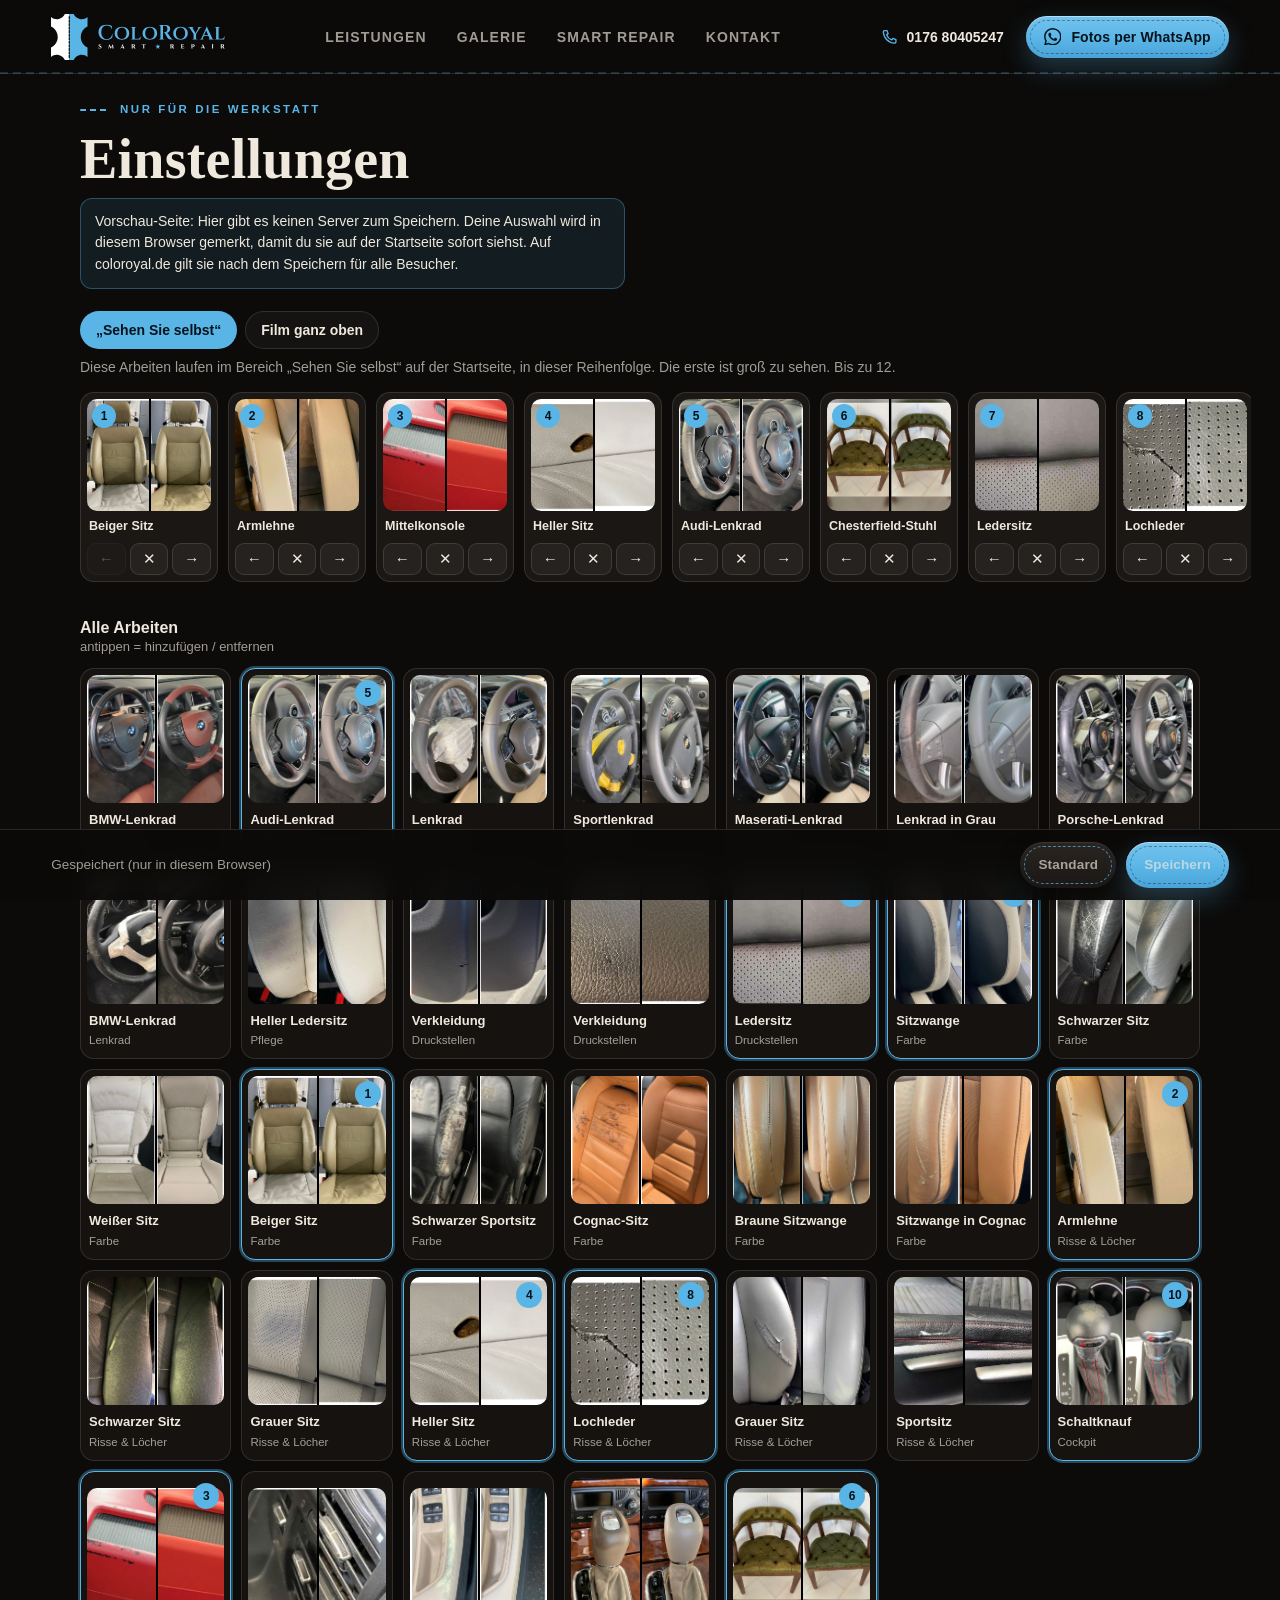
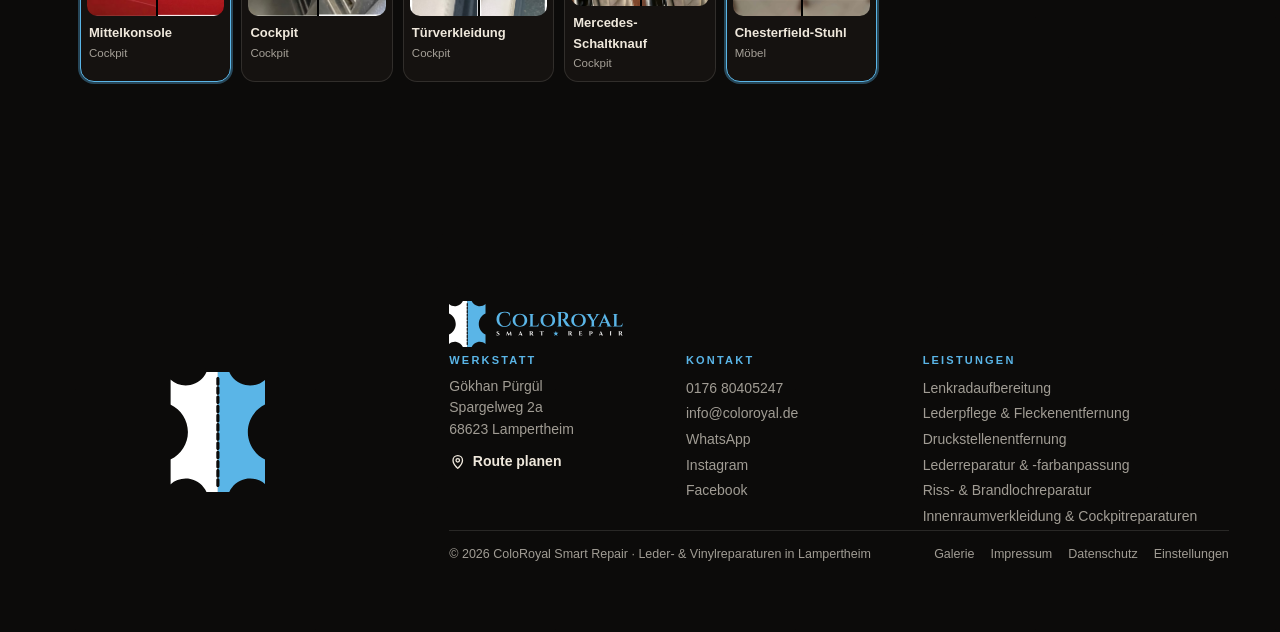
==== einstellungen/index.html @ 7110e126 "Vorschau 2026-10-24 10:49" ====
<!doctype html>
<html lang="de">
<head>
<meta charset="utf-8">
<meta name="viewport" content="width=device-width, initial-scale=1, viewport-fit=cover">
<title>Einstellungen – ColoRoyal</title>
<meta name="description" content="Einstellungen der Website.">
<meta name="robots" content="noindex, nofollow">
<link rel="canonical" href="https://www.coloroyal.de/einstellungen/index.html">
<meta property="og:type" content="website">
<meta property="og:site_name" content="ColoRoyal Smart Repair">
<meta property="og:title" content="Einstellungen – ColoRoyal">
<meta property="og:description" content="Einstellungen der Website.">
<meta property="og:image" content="https://www.coloroyal.de/assets/img/og.jpg">
<meta property="og:locale" content="de_DE">
<meta name="theme-color" content="#0b0a09">
<link rel="icon" href="../assets/img/logo/favicon.svg" type="image/svg+xml">
<link rel="apple-touch-icon" href="../assets/img/logo/apple-touch-icon.png">
<link rel="preload" href="../assets/fonts/Cinzel-normal-latin.woff2" as="font" type="font/woff2" crossorigin>
<link rel="preload" href="../assets/fonts/AlbertSans-normal-latin.woff2" as="font" type="font/woff2" crossorigin>
<link rel="stylesheet" href="../assets/fonts/fonts.css">
<link rel="stylesheet" href="../assets/css/site.css">
<script type="importmap">{"imports": {"three": "../vendor/three/build/three.module.min.js", "three/addons/": "../vendor/three/addons/"}}</script>

</head>
<body class="s-einst" data-base="../">
<a class="sprung" href="#inhalt">Zum Inhalt</a>
<header class="kopf" id="kopf">
  <a class="kopf-logo" href="../index.html" aria-label="ColoRoyal Smart Repair – zur Startseite"><img src="../assets/img/logo/logo-quer-dunkel.svg" alt="ColoRoyal Smart Repair" width="183" height="48"></a>
  <nav class="kopf-nav" aria-label="Hauptmenü"><a href="../leistungen.html">Leistungen</a><a href="../galerie.html">Galerie</a><a href="../index.html#smart-repair">Smart Repair</a><a href="../kontakt.html">Kontakt</a></nav>
  <a class="kopf-tel" href="tel:+4917680405247"><svg class="ico" viewBox="0 0 24 24" aria-hidden="true" fill="none" stroke="currentColor" stroke-width="1.8" stroke-linecap="round" stroke-linejoin="round"><path d="M5 3.5h3.2l1.6 4.2-2.1 1.4a11.5 11.5 0 0 0 7.2 7.2l1.4-2.1 4.2 1.6V19a1.8 1.8 0 0 1-1.9 1.8C10.2 20.3 3.7 13.8 3.2 5.4A1.8 1.8 0 0 1 5 3.5z"/></svg><span>0176 80405247</span></a>
  <a class="knopf knopf-blau knopf-s js-wa" href="https://wa.me/4917680405247?text=Hallo%20ColoRoyal%2C%20ich%20h%C3%A4tte%20gerne%20eine%20Einsch%C3%A4tzung%20zu%20einem%20Lederschaden.%20Fotos%20schicke%20ich%20mit." target="_blank" rel="noopener"><svg class="ico" viewBox="0 0 24 24" aria-hidden="true"><path fill="currentColor" d="M17.47 14.38c-.3-.15-1.76-.87-2.03-.97-.27-.1-.47-.15-.67.15-.2.3-.77.97-.94 1.16-.17.2-.35.22-.64.08-.3-.15-1.26-.46-2.39-1.48-.88-.79-1.48-1.76-1.65-2.06-.17-.3-.02-.46.13-.6.13-.14.3-.35.45-.52.15-.17.2-.3.3-.5.1-.2.05-.37-.03-.52-.07-.15-.67-1.61-.92-2.2-.24-.58-.49-.5-.67-.51h-.57c-.2 0-.52.07-.8.37-.27.3-1.04 1.02-1.04 2.48s1.07 2.88 1.21 3.07c.15.2 2.1 3.2 5.08 4.49.71.31 1.26.49 1.7.63.71.22 1.36.19 1.87.12.57-.09 1.76-.72 2-1.41.25-.7.25-1.29.18-1.41-.08-.13-.27-.2-.57-.35m-5.42 7.4h-.01a9.87 9.87 0 0 1-5.03-1.38l-.36-.21-3.74.98 1-3.65-.24-.37a9.86 9.86 0 0 1-1.51-5.26c0-5.45 4.44-9.88 9.89-9.88 2.64 0 5.12 1.03 6.99 2.9a9.83 9.83 0 0 1 2.89 6.99c0 5.45-4.44 9.88-9.88 9.88m8.41-18.3A11.82 11.82 0 0 0 12.05 0C5.5 0 .16 5.34.16 11.89c0 2.1.55 4.14 1.59 5.95L.06 24l6.3-1.65a11.88 11.88 0 0 0 5.68 1.45h.01c6.55 0 11.89-5.34 11.89-11.89 0-3.18-1.24-6.17-3.48-8.41z"/></svg><span>Fotos per WhatsApp</span></a>
  <button class="kopf-menue" id="menueKnopf" aria-label="Menü öffnen" aria-expanded="false" aria-controls="menue"><i></i><i></i></button>
</header>
<div class="menue" id="menue" hidden>
  <nav class="menue-haupt" aria-label="Menü">
    <a href="../index.html">Start</a><a href="../leistungen.html">Leistungen</a><a href="../galerie.html">Galerie</a><a href="../kontakt.html">Kontakt</a>
  </nav>
  <div class="menue-l"><a href="../leistungen/lenkradaufbereitung.html"><i style="--c:#1d1c1e"></i>Lenkradaufbereitung</a><a href="../leistungen/lederpflege-fleckenentfernung.html"><i style="--c:#d8c9ae"></i>Lederpflege &amp; Fleckenentfernung</a><a href="../leistungen/druckstellenentfernung.html"><i style="--c:#77797c"></i>Druckstellenentfernung</a><a href="../leistungen/lederfarbauffrischung-anpassung.html"><i style="--c:#9c5428"></i>Lederreparatur &amp; -farbanpassung</a><a href="../leistungen/riss-brandlochreparatur.html"><i style="--c:#5a1a22"></i>Riss- &amp; Brandlochreparatur</a><a href="../leistungen/innenraumverkleidung-cockpitreparaturen.html"><i style="--c:#2c6c9e"></i>Innenraumverkleidung &amp; Cockpitreparaturen</a></div>
  <div class="menue-kontakt">
    <a href="tel:+4917680405247"><svg class="ico" viewBox="0 0 24 24" aria-hidden="true" fill="none" stroke="currentColor" stroke-width="1.8" stroke-linecap="round" stroke-linejoin="round"><path d="M5 3.5h3.2l1.6 4.2-2.1 1.4a11.5 11.5 0 0 0 7.2 7.2l1.4-2.1 4.2 1.6V19a1.8 1.8 0 0 1-1.9 1.8C10.2 20.3 3.7 13.8 3.2 5.4A1.8 1.8 0 0 1 5 3.5z"/></svg> 0176 80405247</a>
    <a href="mailto:info@coloroyal.de"><svg class="ico" viewBox="0 0 24 24" aria-hidden="true" fill="none" stroke="currentColor" stroke-width="1.8" stroke-linecap="round" stroke-linejoin="round"><rect x="3" y="5" width="18" height="14" rx="2.5"/><path d="m4 7 8 6 8-6"/></svg> info@coloroyal.de</a>
    <a href="https://instagram.com/coloroyal.de" target="_blank" rel="noopener"><svg class="ico" viewBox="0 0 24 24" aria-hidden="true" fill="none" stroke="currentColor" stroke-width="1.9"><rect x="3" y="3" width="18" height="18" rx="5.2"/><circle cx="12" cy="12" r="4.1"/><circle cx="17.4" cy="6.6" r="1.1" fill="currentColor" stroke="none"/></svg> @coloroyal.de</a>
  </div>
</div>
<main id="inhalt">

<section class="einst dunkel korn">
  <div class="einst-in">
    <p class="kicker">Nur für die Werkstatt</p>
    <h1 class="disp">Einstellungen</h1>
    <p class="einst-hinweis" id="eHinweis">Lade …</p>
    <form class="einst-login genaeht" id="eLogin" hidden>
      <label class="feld"><span>Passwort</span><input type="password" name="pw" autocomplete="current-password" required></label>
      <button class="knopf knopf-blau" type="submit"><span>Anmelden</span></button>
      <p class="af-fehler" id="eLoginFehler"></p>
    </form>
    <div class="einst-bereich" id="eBereich" hidden>
      <div class="einst-tabs" role="tablist">
        <button type="button" class="chip an" data-liste="vorherNachher">„Sehen Sie selbst“</button>
        <button type="button" class="chip" data-liste="film">Film ganz oben</button>
      </div>
      <p class="einst-erkl" id="eErkl"></p>
      <ol class="einst-liste" id="eListe"></ol>
      <h2 class="einst-h2">Alle Arbeiten <small>antippen = hinzufügen / entfernen</small></h2>
      <div class="einst-alle" id="eAlle"></div>
    </div>
  </div>
  <div class="einst-speichern" id="eSpeichern" hidden>
    <span id="eStand">Keine Änderungen</span>
    <button type="button" class="knopf knopf-leder" id="eZuruecksetzen"><span>Standard</span></button>
    <button type="button" class="knopf knopf-blau" id="eSpeichernKnopf"><span>Speichern</span></button>
  </div>
</section>
</main>
<footer class="fuss dunkel korn" id="fuss">
  <div class="fuss-patch" aria-hidden="true"><canvas id="patch3d"></canvas><img class="patch-ersatz" src="../assets/img/logo/zeichen-dunkel.svg" alt=""></div>
  <div class="fuss-inhalt">
    <img class="fuss-logo" src="../assets/img/logo/logo-quer-dunkel.svg" alt="ColoRoyal Smart Repair" width="230" height="61" loading="lazy">
    <div class="fuss-spalten">
      <div><h3>Werkstatt</h3><p>Gökhan Pürgül<br>Spargelweg 2a<br>68623 Lampertheim</p><a class="fuss-route" href="https://www.google.com/maps/dir/?api=1&destination=Spargelweg+2a%2C+68623+Lampertheim" target="_blank" rel="noopener"><svg class="ico" viewBox="0 0 24 24" aria-hidden="true" fill="none" stroke="currentColor" stroke-width="1.8" stroke-linecap="round" stroke-linejoin="round"><path d="M12 21s-6.5-5.6-6.5-11a6.5 6.5 0 0 1 13 0c0 5.4-6.5 11-6.5 11z"/><circle cx="12" cy="10" r="2.4"/></svg> Route planen</a></div>
      <div><h3>Kontakt</h3><a href="tel:+4917680405247">0176 80405247</a><a href="mailto:info@coloroyal.de">info@coloroyal.de</a><a class="js-wa" href="https://wa.me/4917680405247?text=Hallo%20ColoRoyal%2C%20ich%20h%C3%A4tte%20gerne%20eine%20Einsch%C3%A4tzung%20zu%20einem%20Lederschaden.%20Fotos%20schicke%20ich%20mit." target="_blank" rel="noopener">WhatsApp</a><a href="https://instagram.com/coloroyal.de" target="_blank" rel="noopener">Instagram</a><a href="https://www.facebook.com/coloroyal/" target="_blank" rel="noopener">Facebook</a></div>
      <div class="fuss-l"><h3>Leistungen</h3><a href="../leistungen/lenkradaufbereitung.html">Lenkradaufbereitung</a><a href="../leistungen/lederpflege-fleckenentfernung.html">Lederpflege &amp; Fleckenentfernung</a><a href="../leistungen/druckstellenentfernung.html">Druckstellenentfernung</a><a href="../leistungen/lederfarbauffrischung-anpassung.html">Lederreparatur &amp; -farbanpassung</a><a href="../leistungen/riss-brandlochreparatur.html">Riss- &amp; Brandlochreparatur</a><a href="../leistungen/innenraumverkleidung-cockpitreparaturen.html">Innenraumverkleidung &amp; Cockpitreparaturen</a></div>
    </div>
    <div class="fuss-unten"><span>© 2026 ColoRoyal Smart Repair · Leder- &amp; Vinylreparaturen in Lampertheim</span><span><a href="../galerie.html">Galerie</a><a href="../impressum.html">Impressum</a><a href="../datenschutz.html">Datenschutz</a><a href="../einstellungen/" rel="nofollow">Einstellungen</a></span></div>
  </div>
</footer>
<nav class="leiste" aria-label="Schnellkontakt">
  <a href="tel:+4917680405247"><svg class="ico" viewBox="0 0 24 24" aria-hidden="true" fill="none" stroke="currentColor" stroke-width="1.8" stroke-linecap="round" stroke-linejoin="round"><path d="M5 3.5h3.2l1.6 4.2-2.1 1.4a11.5 11.5 0 0 0 7.2 7.2l1.4-2.1 4.2 1.6V19a1.8 1.8 0 0 1-1.9 1.8C10.2 20.3 3.7 13.8 3.2 5.4A1.8 1.8 0 0 1 5 3.5z"/></svg><span>Anrufen</span></a>
  <a class="l-wa js-wa" href="https://wa.me/4917680405247?text=Hallo%20ColoRoyal%2C%20ich%20h%C3%A4tte%20gerne%20eine%20Einsch%C3%A4tzung%20zu%20einem%20Lederschaden.%20Fotos%20schicke%20ich%20mit." target="_blank" rel="noopener"><svg class="ico" viewBox="0 0 24 24" aria-hidden="true"><path fill="currentColor" d="M17.47 14.38c-.3-.15-1.76-.87-2.03-.97-.27-.1-.47-.15-.67.15-.2.3-.77.97-.94 1.16-.17.2-.35.22-.64.08-.3-.15-1.26-.46-2.39-1.48-.88-.79-1.48-1.76-1.65-2.06-.17-.3-.02-.46.13-.6.13-.14.3-.35.45-.52.15-.17.2-.3.3-.5.1-.2.05-.37-.03-.52-.07-.15-.67-1.61-.92-2.2-.24-.58-.49-.5-.67-.51h-.57c-.2 0-.52.07-.8.37-.27.3-1.04 1.02-1.04 2.48s1.07 2.88 1.21 3.07c.15.2 2.1 3.2 5.08 4.49.71.31 1.26.49 1.7.63.71.22 1.36.19 1.87.12.57-.09 1.76-.72 2-1.41.25-.7.25-1.29.18-1.41-.08-.13-.27-.2-.57-.35m-5.42 7.4h-.01a9.87 9.87 0 0 1-5.03-1.38l-.36-.21-3.74.98 1-3.65-.24-.37a9.86 9.86 0 0 1-1.51-5.26c0-5.45 4.44-9.88 9.89-9.88 2.64 0 5.12 1.03 6.99 2.9a9.83 9.83 0 0 1 2.89 6.99c0 5.45-4.44 9.88-9.88 9.88m8.41-18.3A11.82 11.82 0 0 0 12.05 0C5.5 0 .16 5.34.16 11.89c0 2.1.55 4.14 1.59 5.95L.06 24l6.3-1.65a11.88 11.88 0 0 0 5.68 1.45h.01c6.55 0 11.89-5.34 11.89-11.89 0-3.18-1.24-6.17-3.48-8.41z"/></svg><span>Fotos per WhatsApp</span></a>
  <a href="../kontakt.html"><svg class="ico" viewBox="0 0 24 24" aria-hidden="true" fill="none" stroke="currentColor" stroke-width="1.8" stroke-linecap="round" stroke-linejoin="round"><rect x="3" y="5" width="18" height="14" rx="2.5"/><path d="m4 7 8 6 8-6"/></svg><span>Anfrage</span></a>
</nav>
<script type="module" src="../assets/js/site.js"></script>
<script type="module" src="../assets/js/einstellungen.js"></script>
</body>
</html>
---- assets/fonts/fonts.css ----
@font-face {
  font-family: 'Albert Sans';
  font-style: italic;
  font-weight: 400 600;
  font-display: swap;
  src: url(AlbertSans-italic-latin-ext.woff2) format('woff2');
  unicode-range: U+0100-02BA, U+02BD-02C5, U+02C7-02CC, U+02CE-02D7, U+02DD-02FF, U+0304, U+0308, U+0329, U+1D00-1DBF, U+1E00-1E9F, U+1EF2-1EFF, U+2020, U+20A0-20AB, U+20AD-20C4, U+2113, U+2C60-2C7F, U+A720-A7FF;
}
@font-face {
  font-family: 'Albert Sans';
  font-style: italic;
  font-weight: 400 600;
  font-display: swap;
  src: url(AlbertSans-italic-latin.woff2) format('woff2');
  unicode-range: U+0000-00FF, U+0131, U+0152-0153, U+02BB-02BC, U+02C6, U+02DA, U+02DC, U+0304, U+0308, U+0329, U+2000-206F, U+20AC, U+2122, U+2191, U+2193, U+2212, U+2215, U+FEFF, U+FFFD;
}
@font-face {
  font-family: 'Albert Sans';
  font-style: normal;
  font-weight: 300 800;
  font-display: swap;
  src: url(AlbertSans-normal-latin-ext.woff2) format('woff2');
  unicode-range: U+0100-02BA, U+02BD-02C5, U+02C7-02CC, U+02CE-02D7, U+02DD-02FF, U+0304, U+0308, U+0329, U+1D00-1DBF, U+1E00-1E9F, U+1EF2-1EFF, U+2020, U+20A0-20AB, U+20AD-20C4, U+2113, U+2C60-2C7F, U+A720-A7FF;
}
@font-face {
  font-family: 'Albert Sans';
  font-style: normal;
  font-weight: 300 800;
  font-display: swap;
  src: url(AlbertSans-normal-latin.woff2) format('woff2');
  unicode-range: U+0000-00FF, U+0131, U+0152-0153, U+02BB-02BC, U+02C6, U+02DA, U+02DC, U+0304, U+0308, U+0329, U+2000-206F, U+20AC, U+2122, U+2191, U+2193, U+2212, U+2215, U+FEFF, U+FFFD;
}
@font-face {
  font-family: 'Cinzel';
  font-style: normal;
  font-weight: 400 900;
  font-display: swap;
  src: url(Cinzel-normal-latin-ext.woff2) format('woff2');
  unicode-range: U+0100-02BA, U+02BD-02C5, U+02C7-02CC, U+02CE-02D7, U+02DD-02FF, U+0304, U+0308, U+0329, U+1D00-1DBF, U+1E00-1E9F, U+1EF2-1EFF, U+2020, U+20A0-20AB, U+20AD-20C4, U+2113, U+2C60-2C7F, U+A720-A7FF;
}
@font-face {
  font-family: 'Cinzel';
  font-style: normal;
  font-weight: 400 900;
  font-display: swap;
  src: url(Cinzel-normal-latin.woff2) format('woff2');
  unicode-range: U+0000-00FF, U+0131, U+0152-0153, U+02BB-02BC, U+02C6, U+02DA, U+02DC, U+0304, U+0308, U+0329, U+2000-206F, U+20AC, U+2122, U+2191, U+2193, U+2212, U+2215, U+FEFF, U+FFFD;
}
---- assets/css/site.css ----
/* ColoRoyal Smart Repair – „Atelier Royal“
   Nappa-Schwarz, Royal-Blau als Nähgarn, Creme wie Naturleder.
   Handy zuerst: jeder Abschnitt (.scr) = ein Bildschirm. */

:root {
  --nappa: #0b0a09;
  --nappa2: #13110f;
  --nappa3: #1b1815;
  --creme: #efe8dc;
  --creme2: #e5dccc;
  --creme3: #d9cdb9;
  --tinte: #15120f;
  --royal: #5ab5e7;
  --royal-tief: #1f6fa6;
  --royal-nacht: #06131c;
  --cognac: #9c5428;
  --leise: rgba(239, 232, 220, .66);
  --leise-d: rgba(21, 18, 15, .64);
  --linie: rgba(239, 232, 220, .13);
  --linie-d: rgba(21, 18, 15, .14);
  --hh: 60px;
  --leiste: calc(66px + env(safe-area-inset-bottom));
  --gut: 18px;
  --r: 20px;
  --disp: 'Cinzel', 'Trajan Pro', Georgia, serif;
  --text: 'Albert Sans', -apple-system, 'Helvetica Neue', Arial, sans-serif;
  --naht-blau: repeating-linear-gradient(90deg, var(--royal) 0 8px, transparent 8px 13px);
}
@media (min-width: 760px) { :root { --gut: clamp(24px, 4vw, 64px); --leiste: 0px; } }
@media (min-width: 1100px) { :root { --hh: 74px; } }

*, *::before, *::after { box-sizing: border-box; }
html { -webkit-text-size-adjust: 100%; scroll-padding-top: var(--hh); overflow-x: clip; }
body {
  margin: 0; background: var(--nappa); color: var(--creme);
  font: 400 16px/1.55 var(--text); -webkit-font-smoothing: antialiased; overflow-x: clip;
}
img { max-width: 100%; display: block; }
a { color: inherit; }
button { font: inherit; color: inherit; }
.ico { width: 1.25em; height: 1.25em; flex: none; }
.sprung { position: absolute; left: -999px; top: 8px; z-index: 100; background: var(--royal); color: var(--royal-nacht); padding: 8px 14px; border-radius: 8px; }
.sprung:focus { left: 8px; }
:focus-visible { outline: 2px solid var(--royal); outline-offset: 3px; }

/* ---------- Typo ---------- */
.disp { font-family: var(--disp); font-weight: 600; line-height: 1.04; letter-spacing: .004em; margin: 0; text-wrap: balance; }
.disp em { font-style: normal; color: var(--royal); }
.hell .disp em { color: var(--royal-tief); }
h2.disp { font-size: clamp(30px, 8.2vw, 66px); }
h1.disp { font-size: clamp(34px, 9vw, 76px); }
.kicker {
  display: flex; align-items: center; gap: 10px; margin: 0 0 14px;
  font: 700 11.5px/1 var(--text); letter-spacing: .22em; text-transform: uppercase; color: var(--royal);
}
.kicker::before { content: ''; width: 30px; height: 2px; background: repeating-linear-gradient(90deg, currentColor 0 6px, transparent 6px 10px); border-radius: 2px; }
.hell .kicker { color: var(--royal-tief); }
p { margin: 0 0 12px; }

/* ---------- Flächen ---------- */
.dunkel { background: var(--nappa); color: var(--creme); position: relative; }
.hell { background: var(--creme); color: var(--tinte); position: relative; }
.korn { isolation: isolate; }
.korn::before, .hell::before {
  content: ''; position: absolute; inset: 0; z-index: -1; pointer-events: none;
  background-image: url("data:image/svg+xml;utf8,<svg xmlns='http://www.w3.org/2000/svg' width='240' height='240'><filter id='n'><feTurbulence type='fractalNoise' baseFrequency='.85' numOctaves='3' stitchTiles='stitch'/><feColorMatrix values='0 0 0 0 .5  0 0 0 0 .45  0 0 0 0 .4  0 0 0 .5 0'/></filter><rect width='100%' height='100%' filter='url(%23n)'/></svg>");
  opacity: .22; mix-blend-mode: overlay;
}
.hell { isolation: isolate; }
.hell::before { opacity: .5; mix-blend-mode: multiply; }

.scr {
  min-height: 100svh; padding: calc(var(--hh) + 22px) var(--gut) calc(var(--leiste) + 22px);
  display: flex; flex-direction: column; justify-content: center;
}

/* Naht (gestrichelte Ziernaht) */
.genaeht { position: relative; background: linear-gradient(180deg, #1f1b18, #171411); border-radius: var(--r); box-shadow: inset 0 1px 0 rgba(255,255,255,.06), 0 24px 60px rgba(0,0,0,.45); }
.genaeht::after { content: ''; position: absolute; inset: 7px; border-radius: calc(var(--r) - 6px); border: 1.6px dashed rgba(90,181,231,.62); pointer-events: none; }
.genaeht-hell { position: relative; background: #e6dccb; border-radius: var(--r); box-shadow: inset 0 1px 0 rgba(255,255,255,.6), inset 0 -2px 0 rgba(0,0,0,.05), 0 14px 34px rgba(60,40,20,.12); }
.genaeht-hell::after { content: ''; position: absolute; inset: 7px; border-radius: calc(var(--r) - 6px); border: 1.6px dashed rgba(31,111,166,.5); pointer-events: none; }

/* Anhänger (Lederetikett mit Loch) */
.anh {
  display: inline-flex; align-items: center; height: 26px; padding: 0 12px 0 22px;
  font: 700 10.5px/1 var(--text); letter-spacing: .16em; text-transform: uppercase;
  background: var(--creme); color: var(--tinte);
  clip-path: polygon(9px 0, 100% 0, 100% 100%, 9px 100%, 0 50%); border-radius: 0 6px 6px 0; position: relative;
}
.anh::before { content: ''; position: absolute; left: 9px; top: 50%; width: 6px; height: 6px; margin-top: -3px; border-radius: 50%; background: var(--nappa); box-shadow: inset 0 1px 1px rgba(0,0,0,.6); }
.anh-blau { background: var(--royal); color: var(--royal-nacht); }

/* Knöpfe */
.knoepfe { display: flex; flex-wrap: wrap; gap: 10px; }
.knopf {
  position: relative; display: inline-flex; align-items: center; justify-content: center; gap: 10px;
  height: 52px; padding: 0 24px; border-radius: 999px; border: 0; cursor: pointer;
  font: 650 15px/1 var(--text); letter-spacing: .01em; text-decoration: none; white-space: nowrap;
  transition: transform .2s, box-shadow .2s, background .2s;
}
.knopf::after { content: ''; position: absolute; inset: 4px; border-radius: inherit; border: 1.4px dashed currentColor; opacity: .38; pointer-events: none; }
.knopf:hover { transform: translateY(-1px); }
.knopf:active { transform: translateY(1px) scale(.99); }
.knopf-blau { background: linear-gradient(180deg, #74c3ee, var(--royal) 55%, #4aa3d6); color: var(--royal-nacht); box-shadow: inset 0 1px 0 rgba(255,255,255,.45), 0 10px 26px rgba(90,181,231,.28); }
.knopf-leder { background: linear-gradient(180deg, #2a2521, #1a1714); color: var(--creme); box-shadow: inset 0 1px 0 rgba(255,255,255,.08), 0 8px 22px rgba(0,0,0,.35); }
.knopf-leder::after { border-color: var(--royal); opacity: .7; }
.knopf-dunkel { background: linear-gradient(180deg, #2a2521, #141210); color: var(--creme); box-shadow: 0 10px 24px rgba(30,20,10,.25); }
.knopf-dunkel::after { border-color: var(--royal); opacity: .75; }
.knopf-s { height: 42px; padding: 0 18px; font-size: 14px; }
.knopf .pfeil { transition: transform .2s; }
.knopf:hover .pfeil { transform: translateX(3px); }

/* Chips */
.chips { display: flex; gap: 8px; overflow-x: auto; scrollbar-width: none; padding: 2px 0 4px; margin: 0 calc(var(--gut) * -1); padding-left: var(--gut); padding-right: var(--gut); }
.chips::-webkit-scrollbar { display: none; }
.chip {
  flex: none; height: 38px; padding: 0 15px; border-radius: 999px; cursor: pointer;
  border: 1px solid var(--linie); background: rgba(255,255,255,.035); font: 550 14px/1 var(--text); color: var(--creme);
  transition: background .2s, color .2s, border-color .2s;
}
.chip:hover { border-color: rgba(90,181,231,.6); }
.chip.an { background: var(--royal); color: var(--royal-nacht); border-color: transparent; }
@media (min-width: 760px) { .chips { flex-wrap: wrap; overflow: visible; margin: 0; padding-left: 0; padding-right: 0; } }

/* Wisch-Leisten */
.wisch { display: flex; gap: 12px; overflow-x: auto; scroll-snap-type: x mandatory; scrollbar-width: none; overscroll-behavior-x: contain; margin: 0 calc(var(--gut) * -1); padding: 0 var(--gut); scroll-padding: 0 var(--gut); }
.wisch::-webkit-scrollbar { display: none; }
.wisch > * { scroll-snap-align: start; flex: none; }

.nur-gross { display: none !important; }
@media (min-width: 760px) { .nur-gross { display: inline-flex !important; } .nur-klein { display: none !important; } }
.nur-maus { display: none; }
@media (hover: hover) and (pointer: fine) { .nur-maus { display: inline; } .nur-touch { display: none; } }

/* ---------- Kopf ---------- */
.kopf {
  position: fixed; inset: 0 0 auto 0; height: var(--hh); z-index: 60; display: flex; align-items: center; gap: 22px;
  padding: 0 var(--gut); padding-top: env(safe-area-inset-top);
  background: linear-gradient(180deg, rgba(11,10,9,.86), rgba(11,10,9,.62)); backdrop-filter: blur(16px) saturate(1.2); -webkit-backdrop-filter: blur(16px) saturate(1.2);
  border-bottom: 1px solid var(--linie);
}
.kopf::after { content: ''; position: absolute; left: 0; right: 0; bottom: -1px; height: 2px; background: var(--naht-blau); opacity: .22; }
.kopf-logo img { height: 38px; width: auto; }
.kopf-nav { display: none; gap: 30px; margin: 0 auto; }
.kopf-nav a { position: relative; text-decoration: none; font: 600 14px/1 var(--text); letter-spacing: .08em; text-transform: uppercase; color: var(--leise); padding: 8px 0; transition: color .2s; }
.kopf-nav a:hover, .kopf-nav a[aria-current] { color: var(--creme); }
.kopf-nav a::after { content: ''; position: absolute; left: 0; right: 0; bottom: 0; height: 2px; background: var(--naht-blau); transform: scaleX(0); transform-origin: left; transition: transform .3s; }
.kopf-nav a:hover::after, .kopf-nav a[aria-current]::after { transform: scaleX(1); }
.kopf-tel { display: none; align-items: center; gap: 8px; text-decoration: none; font: 600 14px/1 var(--text); color: var(--creme); }
.kopf-tel .ico { color: var(--royal); }
.kopf .knopf-s { display: none; }
.kopf-menue { margin-left: auto; width: 44px; height: 44px; border-radius: 50%; border: 1px solid var(--linie); background: rgba(255,255,255,.04); display: grid; place-content: center; gap: 6px; cursor: pointer; }
.kopf-menue i { display: block; width: 18px; height: 2px; background: repeating-linear-gradient(90deg, var(--creme) 0 4px, transparent 4px 6px); transition: transform .3s; }
.kopf-menue[aria-expanded="true"] i:first-child { transform: translateY(4px) rotate(45deg); background: var(--creme); }
.kopf-menue[aria-expanded="true"] i:last-child { transform: translateY(-4px) rotate(-45deg); background: var(--creme); }
@media (min-width: 1100px) {
  .kopf-logo img { height: 46px; }
  .kopf-nav { display: flex; }
  .kopf-tel { display: inline-flex; }
  .kopf .knopf-s { display: inline-flex; }
  .kopf-menue { display: none; }
}

.menue {
  position: fixed; inset: 0; z-index: 55; background: rgba(11,10,9,.97); padding: calc(var(--hh) + 26px) var(--gut) calc(var(--leiste) + 20px);
  display: flex; flex-direction: column; gap: 26px; overflow-y: auto;
}
.menue[hidden] { display: none; }
.menue-haupt { display: flex; flex-direction: column; gap: 6px; }
.menue-haupt a { font: 600 34px/1.15 var(--disp); text-decoration: none; }
.menue-l { display: grid; gap: 10px; }
.menue-l a { display: flex; align-items: center; gap: 12px; text-decoration: none; color: var(--leise); font-size: 15px; }
.menue-l i { width: 22px; height: 28px; border-radius: 5px 5px 11px 11px; background: var(--c); box-shadow: inset 0 0 0 1.5px rgba(255,255,255,.12); flex: none; }
.menue-kontakt { display: grid; gap: 10px; border-top: 1px solid var(--linie); padding-top: 18px; }
.menue-kontakt a { display: flex; align-items: center; gap: 10px; text-decoration: none; font-weight: 600; }
.menue-kontakt .ico { color: var(--royal); }
body.menue-offen { overflow: hidden; }

/* ---------- Schnellleiste (Handy) ---------- */
.leiste {
  position: fixed; inset: auto 0 0 0; z-index: 58; height: var(--leiste); padding: 8px 10px calc(8px + env(safe-area-inset-bottom));
  display: grid; grid-template-columns: 1fr 1.7fr 1fr; gap: 8px;
  background: linear-gradient(180deg, rgba(19,17,15,.88), rgba(11,10,9,.96)); backdrop-filter: blur(14px); -webkit-backdrop-filter: blur(14px); border-top: 1px solid var(--linie);
}
.leiste a { display: flex; flex-direction: column; align-items: center; justify-content: center; gap: 3px; text-decoration: none; font: 600 11px/1 var(--text); color: var(--leise); border-radius: 14px; }
.leiste .ico { width: 22px; height: 22px; color: var(--creme); }
.leiste .l-wa { flex-direction: row; gap: 9px; background: linear-gradient(180deg, #74c3ee, var(--royal)); color: var(--royal-nacht); font-size: 14px; position: relative; }
.leiste .l-wa .ico { color: var(--royal-nacht); }
.leiste .l-wa::after { content: ''; position: absolute; inset: 3px; border-radius: 11px; border: 1.3px dashed rgba(6,19,28,.35); }
@media (min-width: 760px) { .leiste { display: none; } }

/* ---------- Held: Kino-Film aus echten Arbeiten ---------- */
.held { height: 100svh; min-height: 560px; overflow: hidden; display: block; background: #070605; }
.film { position: absolute; inset: 0; }
.film canvas, .film-poster, .film-v, .film-n { position: absolute; inset: 0; width: 100%; height: 100%; display: block; }
.film-poster { object-fit: cover; object-position: 50% 42%; filter: grayscale(.45) brightness(.5) blur(8px); transform: scale(1.08); transition: opacity 1.2s ease; }
.film canvas { opacity: 0; transition: opacity 1s ease; }
.film.laeuft canvas { opacity: 1; }
.film.laeuft .film-poster, .film.css .film-poster { opacity: 0; }
.film-v, .film-n { object-fit: cover; }
.film-v { filter: grayscale(.4) contrast(.92) brightness(.9); }
.film-n { clip-path: inset(0 100% 0 0); filter: saturate(1.12) contrast(1.06); }
.film.rep .film-n { clip-path: inset(0 0 0 0); transition: clip-path 2.2s cubic-bezier(.65, 0, .35, 1); }
.film::after { content: ''; position: absolute; inset: 0; pointer-events: none;
  background: linear-gradient(180deg, rgba(7,6,5,.94) 0%, rgba(7,6,5,.72) 24%, rgba(7,6,5,0) 42%, rgba(7,6,5,0) 64%, rgba(7,6,5,.82) 84%, #070605 100%); }
.held-text { position: relative; z-index: 3; padding: calc(var(--hh) + 20px) var(--gut) 0; }
.held-titel { font-size: clamp(38px, 10.6vw, 104px); line-height: .98; max-width: 12ch; text-shadow: 0 2px 30px rgba(0,0,0,.5); }
.held-sub { margin: 12px 0 0; max-width: 36ch; color: rgba(239,232,220,.78); font-size: 15px; line-height: 1.5; }
.held .knoepfe { display: none; }
.film-ui { position: absolute; z-index: 3; left: var(--gut); right: var(--gut); bottom: calc(var(--leiste) + 58px); }
.film-seg { display: flex; gap: 6px; margin-bottom: 14px; }
.film-seg button { flex: 1; height: 3px; border: 0; padding: 0; border-radius: 3px; background: rgba(239,232,220,.18); overflow: hidden; position: relative; cursor: pointer; }
.film-seg button i { position: absolute; inset: 0; background: var(--creme); transform-origin: left; transform: scaleX(var(--f, 0)); }
.film-seg button.an i { background: linear-gradient(90deg, var(--creme), var(--royal)); }
.film-zeile { display: flex; gap: 12px; margin: 0 0 8px; font: 700 11px/1 var(--text); letter-spacing: .18em; text-transform: uppercase; color: rgba(239,232,220,.7); }
.film-zeile span:first-child { color: var(--royal); }
.film-status { position: relative; height: .95em; margin: 0; font: 600 clamp(44px, 12vw, 104px)/1 var(--disp); letter-spacing: .01em; }
.film-status b { position: absolute; left: 0; bottom: 0; font-weight: 600; transition: opacity .5s ease, transform .7s cubic-bezier(.2,.7,.2,1), filter .6s ease; }
.film-status .sv { color: #e8c9a6; }
.film-status .sn { color: var(--royal); opacity: 0; transform: translateY(35%); filter: blur(8px); text-shadow: 0 0 40px rgba(90,181,231,.45); }
.film-status[data-s="nachher"] .sv { opacity: 0; transform: translateY(-35%); filter: blur(8px); }
.film-status[data-s="nachher"] .sn { opacity: 1; transform: none; filter: none; }
.film-schaden { margin: 10px 0 0; font-size: 14px; color: rgba(239,232,220,.78); }
.film-schaden::before { content: ''; display: inline-block; width: 22px; height: 2px; margin: 0 10px 4px 0; vertical-align: middle; background: repeating-linear-gradient(90deg, currentColor 0 5px, transparent 5px 9px); }

.band { position: absolute; z-index: 3; left: 0; right: 0; bottom: var(--leiste); height: 44px; overflow: hidden; border-top: 1px solid var(--linie); background: rgba(7,6,5,.7); backdrop-filter: blur(6px); -webkit-backdrop-filter: blur(6px); display: flex; align-items: center; }
.band::before { content: ''; position: absolute; left: 0; right: 0; top: 4px; height: 2px; background: var(--naht-blau); opacity: .35; }
.band-lauf { display: flex; align-items: center; gap: 26px; padding-left: 26px; white-space: nowrap; animation: lauf 34s linear infinite; font: 600 14px/1 var(--disp); letter-spacing: .14em; color: var(--leise); }
.band-lauf .haut { width: 14px; height: 18px; fill: var(--royal); opacity: .8; flex: none; }
@keyframes lauf { to { transform: translateX(-50%); } }

@media (min-width: 760px) {
  .film { left: 40%; }
  .film::after { background:
    linear-gradient(90deg, #070605 0%, rgba(7,6,5,.75) 10%, rgba(7,6,5,0) 32%),
    linear-gradient(180deg, rgba(7,6,5,.6) 0%, rgba(7,6,5,0) 20%, rgba(7,6,5,0) 62%, rgba(7,6,5,.88) 100%); }
  .held-text { position: absolute; left: 0; top: 50%; transform: translateY(-56%); padding: 0 var(--gut); max-width: 640px; }
  .held-sub { font-size: 17.5px; margin: 22px 0 30px; }
  .held .knoepfe { display: flex; }
  .film-ui { left: auto; right: var(--gut); width: min(520px, 38vw); bottom: 88px; }
  .film-status { font-size: clamp(56px, 6.4vw, 112px); }
  .band { bottom: 0; height: 50px; }
}

/* ---------- Willkommen ---------- */
.willkommen { gap: 18px; }
.w-bild { margin: 0; position: relative; height: 21svh; border-radius: var(--r); overflow: hidden; box-shadow: 0 18px 40px rgba(60,40,20,.2); flex: none; }
.w-bild img { width: 100%; height: 100%; object-fit: cover; object-position: 50% 30%; }
.w-bild::after { content: ''; position: absolute; inset: 7px; border-radius: 14px; border: 1.6px dashed rgba(255,255,255,.6); pointer-events: none; }
.w-bild figcaption { position: absolute; left: 14px; bottom: 14px; display: flex; align-items: center; gap: 8px; font: 600 12px/1 var(--text); color: #fff; text-shadow: 0 1px 8px rgba(0,0,0,.6); }
.w-text h2 { margin-bottom: 12px; }
.w-text p { font-size: 14.5px; line-height: 1.5; color: var(--leise-d); margin-bottom: 8px; }
.w-text strong { color: var(--tinte); }
.stiche { list-style: none; padding: 0; margin: 4px 0 12px; display: grid; gap: 6px; }
.stiche li { position: relative; padding-left: 28px; font-weight: 600; font-size: 14px; line-height: 1.3; }
.stiche li::before { content: ''; position: absolute; left: 0; top: .55em; width: 18px; height: 2px; background: repeating-linear-gradient(90deg, var(--royal-tief) 0 5px, transparent 5px 8px); }
.stiche li::after { content: ''; position: absolute; left: 3px; top: calc(.55em - 4px); width: 2px; height: 10px; background: var(--royal-tief); transform: rotate(35deg); opacity: .6; }
@media (min-width: 760px) {
  .willkommen { display: grid; grid-template-columns: minmax(0, .9fr) minmax(0, 1fr); align-items: center; gap: clamp(32px, 6vw, 96px); }
  .w-bild { height: min(72svh, 680px); }
  .w-text p { font-size: 16.5px; max-width: 54ch; }
  .stiche li { font-size: 16px; }
}

/* ---------- Leistungen: 3D-Trommel aus echten Arbeiten ---------- */
.karussell { height: calc(var(--n) * 88svh + 100svh); }
.k-buehne { position: sticky; top: 0; height: 100svh; overflow: hidden; }
.k-licht { position: absolute; inset: 0; pointer-events: none;
  background: radial-gradient(34% 46% at 50% 36%, rgba(255,240,220,.08), transparent 70%), radial-gradient(50% 18% at 50% 72%, rgba(90,181,231,.1), transparent 70%), linear-gradient(180deg, #0b0a09, #0f0d0b 70%, #080706); }
.k-3d { position: absolute; inset: 0; width: 100%; height: 100%; display: block; }
.k-chip { position: absolute; left: 0; top: 0; z-index: 3; display: grid; transition: opacity .3s; pointer-events: none; }
.k-chip b { grid-area: 1 / 1; height: 26px; padding: 0 12px; border-radius: 999px; display: inline-flex; align-items: center; font: 700 10.5px/1 var(--text); letter-spacing: .18em; text-transform: uppercase; transition: opacity .4s; }
.k-chip .sv { background: rgba(232,201,166,.94); color: #2a1d12; }
.k-chip .sn { background: var(--royal); color: var(--royal-nacht); opacity: 0; }
.k-chip[data-s="nachher"] .sv { opacity: 0; }
.k-chip[data-s="nachher"] .sn { opacity: 1; }
.k-kopf { position: absolute; z-index: 2; left: var(--gut); right: var(--gut); top: calc(var(--hh) + 16px); }
.k-kopf .kicker { margin-bottom: 8px; }
.k-kopf h2 { font-size: clamp(24px, 6.4vw, 54px); }
.k-karten { position: absolute; z-index: 3; left: var(--gut); right: var(--gut); bottom: calc(var(--leiste) + 44px); height: 168px; }
.kk { position: absolute; inset: auto 0 0 0; opacity: 0; transform: translateY(14px); transition: opacity .45s ease, transform .55s ease; pointer-events: none; }
.kk.an { opacity: 1; transform: none; pointer-events: auto; }
.kk-nr { display: flex; align-items: center; gap: 10px; margin: 0; font: 700 11px/1 var(--text); letter-spacing: .2em; text-transform: uppercase; color: var(--leise); }
.kk-nr span { color: var(--royal); }
.kk-nr i { width: 22px; height: 2px; background: repeating-linear-gradient(90deg, var(--royal) 0 5px, transparent 5px 9px); }
.kk h3 { font-size: 24px; margin: 8px 0 6px; }
.kk-claim { font-weight: 650; font-size: 14.5px; margin: 0 0 6px; color: var(--creme); }
.kk-text { display: none; }
.kk-bsp { font-size: 12.5px; color: var(--leise); margin: 0 0 8px; }
.kk-mehr { display: inline-flex; align-items: center; gap: 8px; font-weight: 650; font-size: 14px; text-decoration: none; padding-bottom: 3px; border-bottom: 2px solid transparent; border-image: var(--naht-blau) 1; }
.k-punkte { position: absolute; z-index: 3; left: 0; right: 0; bottom: calc(var(--leiste) + 12px); display: flex; justify-content: center; gap: 6px; }
.kp { height: 24px; min-width: 34px; padding: 0 8px; border-radius: 999px; border: 1px solid var(--linie); background: rgba(255,255,255,.03); color: var(--leise); font: 700 11px/1 var(--text); cursor: pointer; transition: background .3s, color .3s; }
.kp.an { background: var(--royal); color: var(--royal-nacht); border-color: transparent; }
@media (min-width: 760px) {
  .k-licht { background: radial-gradient(30% 50% at 62% 38%, rgba(255,240,220,.08), transparent 70%), radial-gradient(40% 18% at 62% 74%, rgba(90,181,231,.12), transparent 70%), linear-gradient(180deg, #0b0a09, #0f0d0b 70%, #080706); }
  .k-buehne::before { content: ''; position: absolute; inset: 0; z-index: 1; pointer-events: none; background: linear-gradient(90deg, #0b0a09 0%, rgba(11,10,9,.92) 26%, rgba(11,10,9,0) 44%); }
  .k-kopf { top: calc(var(--hh) + 38px); right: auto; max-width: 520px; }
  .k-karten { right: auto; top: auto; bottom: 92px; width: min(430px, 32vw); height: 340px; }
  .kk h3 { font-size: clamp(26px, 2.4vw, 36px); margin: 12px 0 10px; }
  .kk-claim { font-size: 17px; color: var(--royal); }
  .kk-text { display: block; color: var(--leise); font-size: 15.5px; line-height: 1.5; margin: 0 0 12px; }
  .k-punkte { bottom: 30px; left: var(--gut); right: auto; }
}

/* ---------- Vorher / Nachher ---------- */
.vn { position: relative; overflow: hidden; border-radius: var(--r); aspect-ratio: var(--ar); background: #0f0d0b; user-select: none; -webkit-user-select: none; touch-action: pan-y; --p: 50%; cursor: ew-resize; }
.vn img { width: 100%; height: 100%; object-fit: cover; -webkit-user-drag: none; }
.vn-n { position: absolute; inset: 0; clip-path: inset(0 0 0 var(--p)); }
.vn-griff { position: absolute; top: 0; bottom: 0; left: var(--p); width: 2px; margin-left: -1px; background: repeating-linear-gradient(180deg, #fff 0 9px, transparent 9px 14px); box-shadow: 0 0 10px rgba(0,0,0,.4); pointer-events: none; }
.vn-griff i { position: absolute; top: 50%; left: 50%; width: 46px; height: 46px; margin: -23px 0 0 -23px; border-radius: 50%; background: var(--royal) url("data:image/svg+xml;utf8,<svg xmlns='http://www.w3.org/2000/svg' viewBox='0 0 46 46'><path d='M18 16l-7 7 7 7M28 16l7 7-7 7' fill='none' stroke='%2306131c' stroke-width='2.4' stroke-linecap='round' stroke-linejoin='round'/></svg>") center/100% no-repeat; box-shadow: 0 6px 18px rgba(0,0,0,.4), inset 0 1px 0 rgba(255,255,255,.5); }
.vn-l1, .vn-l2 { position: absolute; top: 12px; z-index: 2; pointer-events: none; transition: opacity .3s; }
.vn-l1 { left: 10px; }
.vn-l2 { right: 10px; clip-path: polygon(0 0, calc(100% - 9px) 0, 100% 50%, calc(100% - 9px) 100%, 0 100%); padding: 0 22px 0 12px; border-radius: 6px 0 0 6px; }
.vn-l2::before { left: auto; right: 9px; }
.vn-regler { position: absolute; inset: 0; width: 100%; height: 100%; opacity: 0; pointer-events: none; margin: 0; }
.vn:focus-within { outline: 2px solid var(--royal); outline-offset: 3px; }
.vn::after { content: ''; position: absolute; inset: 6px; border-radius: 15px; border: 1.4px dashed rgba(255,255,255,.35); pointer-events: none; }

.vorher { gap: 14px; }
.vh-kopf p { color: var(--leise); font-size: 14.5px; max-width: 40ch; margin: 8px 0 0; }
.vh-buehne { position: relative; }
.vn-gross { aspect-ratio: auto; height: 40svh; }
.vh-info { display: flex; justify-content: space-between; gap: 12px; margin: 10px 2px 0; font-size: 13.5px; color: var(--leise); }
.vh-info b { color: var(--creme); font-weight: 650; }
.vh-info a { color: var(--royal); text-decoration: none; display: inline-flex; align-items: center; gap: 6px; white-space: nowrap; }
.vh-leiste, .g-leiste { padding-top: 2px; padding-bottom: 2px; }
.vt { width: 88px; padding: 0; border: 0; background: none; cursor: pointer; text-align: left; }
.vt img { width: 88px; height: 64px; object-fit: cover; border-radius: 12px; opacity: .55; transition: opacity .25s, box-shadow .25s; }
.vt span { display: none; }
.vt.an img { opacity: 1; box-shadow: 0 0 0 2px var(--nappa), 0 0 0 4px var(--royal); }
.vorher > .knopf { align-self: flex-start; }
@media (min-width: 760px) {
  .vorher { display: grid; grid-template-columns: minmax(260px, .7fr) minmax(0, 1.6fr); grid-template-rows: 1fr auto; column-gap: clamp(28px, 4vw, 64px); row-gap: 18px; align-content: center; }
  .vh-kopf { grid-row: 1; align-self: center; }
  .vh-kopf p { font-size: 16px; margin: 14px 0 26px; }
  .vh-buehne { grid-row: 1; grid-column: 2; }
  .vn-gross { height: min(56svh, 600px); }
  .vh-leiste { grid-column: 1 / -1; }
  .vt { width: 120px; }
  .vt img { width: 120px; height: 80px; }
}

/* ---------- Warum Smart Repair ---------- */
.warum { gap: 18px; }
.gruende { gap: 14px; padding-top: 6px; padding-bottom: 10px; }
.grund { width: 82vw; max-width: 380px; padding: 24px 22px 22px; }
.grund-ico { width: 54px; height: 54px; border-radius: 50%; background: var(--tinte); color: var(--royal); display: grid; place-items: center; margin-bottom: 14px; box-shadow: inset 0 0 0 1.5px rgba(90,181,231,.4); }
.grund-ico .ico { width: 30px; height: 30px; }
.grund h3 { font-size: 27px; }
.grund-sub { font: 700 11px/1.3 var(--text); letter-spacing: .16em; text-transform: uppercase; color: var(--royal-tief); margin: 6px 0 12px; }
.grund p { font-size: 14.5px; color: var(--leise-d); line-height: 1.5; }
.grund-vgl { display: grid; gap: 6px; margin-top: 14px; padding-top: 12px; border-top: 1px solid var(--linie-d); font-size: 13px; font-weight: 600; }
.grund-vgl span { color: rgba(21,18,15,.5); text-decoration: line-through; text-decoration-color: rgba(156,84,40,.5); }
.grund-vgl .neu { color: var(--royal-tief); text-decoration: none; }
@media (min-width: 760px) {
  .warum-kopf { text-align: center; } .warum-kopf .kicker { justify-content: center; }
  .gruende { display: grid; grid-template-columns: repeat(3, minmax(0, 1fr)); overflow: visible; margin: 0 auto; padding: 0; max-width: 1240px; gap: clamp(16px, 2vw, 28px); }
  .grund { width: auto; max-width: none; padding: 32px 30px 28px; }
  .grund p { font-size: 15.5px; }
}

/* ---------- Schadens-Check ---------- */
.check { gap: 16px; }
.check-kopf p { color: var(--leise); font-size: 14.5px; margin: 8px 0 0; max-width: 44ch; }
.check-karte { padding: 18px 16px 18px; display: grid; grid-template-columns: minmax(0, 1fr); gap: 14px; min-width: 0; }
.check-schritt { min-width: 0; }
.check-f { display: flex; align-items: center; gap: 10px; margin: 0 0 8px; font-weight: 650; font-size: 14.5px; }
.check-f b { width: 24px; height: 24px; border-radius: 50%; display: grid; place-items: center; background: var(--royal); color: var(--royal-nacht); font: 700 12px/1 var(--text); }
.check-karte .chips { margin: 0 -16px; padding: 2px 16px 4px; }
.check-nachricht { position: relative; margin: 0 0 12px; padding: 12px 14px; border-radius: 4px 16px 16px 16px; background: rgba(90,181,231,.1); border: 1px solid rgba(90,181,231,.3); font-size: 14px; line-height: 1.45; color: var(--creme); }
.check-ende .knoepfe .knopf { flex: 1 1 auto; height: 48px; padding: 0 16px; font-size: 14px; }
@media (min-width: 760px) {
  .check { display: grid; grid-template-columns: minmax(0, .8fr) minmax(0, 1.2fr); gap: clamp(28px, 5vw, 80px); align-content: center; }
  .check-kopf p { font-size: 16.5px; margin-top: 16px; }
  .check-karte { padding: 30px; gap: 22px; }
  .check-karte .chips { margin: 0; padding: 0; }
  .check-nachricht { font-size: 15px; }
}

/* ---------- Anfahrt ---------- */
.anfahrt { gap: 14px; }
.adresse { padding: 18px 20px 18px; margin-top: 14px; }
.adr-name { font: 600 18px/1.2 var(--disp); margin: 0 0 6px; }
.adresse > p { font-size: 15px; color: var(--leise-d); margin-bottom: 10px; }
.adr-wege { list-style: none; padding: 0; margin: 0 0 14px; display: grid; grid-template-columns: 1fr 1fr; gap: 8px 14px; }
.adr-wege a { display: flex; align-items: center; gap: 8px; text-decoration: none; font-weight: 600; font-size: 13.5px; min-width: 0; }
.adr-wege span { overflow: hidden; text-overflow: ellipsis; white-space: nowrap; }
.adr-wege .ico { color: var(--royal-tief); }
.adresse .knopf { height: 46px; }
.karte { margin: 0; position: relative; border-radius: var(--r); overflow: hidden; height: 30svh; box-shadow: 0 18px 40px rgba(60,40,20,.22); }
.karte img { width: 100%; height: 100%; object-fit: cover; }
.karte::after { content: ''; position: absolute; inset: 7px; border-radius: 14px; border: 1.6px dashed rgba(90,181,231,.55); pointer-events: none; }
.karte figcaption { position: absolute; right: 12px; bottom: 10px; font-size: 10.5px; color: rgba(239,232,220,.6); }
@media (min-width: 760px) {
  .anfahrt { display: grid; grid-template-columns: minmax(0, .85fr) minmax(0, 1fr); gap: clamp(28px, 5vw, 80px); align-items: center; }
  .adresse { padding: 28px 30px; max-width: 480px; }
  .adresse > p { font-size: 17px; }
  .adr-wege a { font-size: 15px; }
  .karte { height: auto; aspect-ratio: 1; max-height: 74svh; }
}

/* ---------- Fuß ---------- */
.fuss { padding: 26px var(--gut) calc(var(--leiste) + 18px); display: grid; gap: 14px; min-height: auto; }
.fuss-patch { position: relative; height: 150px; }
.fuss-patch canvas { position: absolute; inset: 0; width: 100%; height: 100%; }
.patch-ersatz { position: absolute; left: 50%; top: 50%; height: 120px; transform: translate(-50%, -50%); }
.fuss-patch.webgl .patch-ersatz { display: none; }
.fuss-logo { height: 46px; width: auto; }
.fuss-spalten { display: grid; grid-template-columns: 1fr 1fr; gap: 16px 18px; margin-top: 8px; }
.fuss-spalten h3 { font: 700 11px/1 var(--text); letter-spacing: .2em; text-transform: uppercase; color: var(--royal); margin: 0 0 10px; }
.fuss-spalten p { font-size: 14px; color: var(--leise); margin: 0 0 8px; }
.fuss-spalten a { display: block; font-size: 14px; color: var(--leise); text-decoration: none; padding: 2px 0; }
.fuss-spalten a:hover { color: var(--creme); }
.fuss-route { display: inline-flex !important; align-items: center; gap: 6px; color: var(--creme) !important; font-weight: 600; }
.fuss-l { grid-column: 1 / -1; columns: 2; column-gap: 18px; }
.fuss-l h3 { column-span: all; }
.fuss-unten { display: flex; flex-wrap: wrap; gap: 8px 18px; justify-content: space-between; border-top: 1px solid var(--linie); padding-top: 14px; font-size: 12.5px; color: var(--leise); }
.fuss-unten span:last-child { display: flex; gap: 16px; }
.fuss-unten a { text-decoration: none; }
@media (min-width: 760px) {
  .fuss { grid-template-columns: minmax(220px, .6fr) minmax(0, 1.4fr); align-items: center; gap: clamp(24px, 5vw, 80px); padding: 60px var(--gut) 40px; }
  .fuss-patch { height: 320px; }
  .fuss-spalten { grid-template-columns: 1fr 1fr 1.4fr; }
  .fuss-l { grid-column: auto; columns: 1; }
}

/* ---------- Leistungen (Übersicht) ---------- */
.l-uebersicht { gap: 16px; }
.lu-kopf h1 { font-size: clamp(26px, 6.8vw, 62px); }
.lu-kopf p { color: var(--leise); font-size: 14px; margin: 6px 0 0; }
.lu-gitter { display: grid; grid-template-columns: 1fr 1fr; gap: 8px; }
.lk {
  position: relative; display: flex; flex-direction: column; text-decoration: none; padding: 12px 12px 12px; border-radius: 16px; min-width: 0;
  background: radial-gradient(120% 90% at 20% 0%, rgba(255,255,255,.12), transparent 60%), var(--c); color: #f6efe4;
  box-shadow: inset 0 1px 0 rgba(255,255,255,.18), inset 0 -10px 24px rgba(0,0,0,.25), 0 14px 30px rgba(0,0,0,.35); overflow: hidden; isolation: isolate;
}
.lk::before { content: ''; position: absolute; inset: 0; z-index: -1; background-image: url("data:image/svg+xml;utf8,<svg xmlns='http://www.w3.org/2000/svg' width='160' height='160'><filter id='n'><feTurbulence type='fractalNoise' baseFrequency='1.4' numOctaves='2' stitchTiles='stitch'/><feColorMatrix values='0 0 0 0 0  0 0 0 0 0  0 0 0 0 0  0 0 0 .55 0'/></filter><rect width='100%' height='100%' filter='url(%23n)'/></svg>"); opacity: .45; mix-blend-mode: multiply; }
.lk::after { content: ''; position: absolute; inset: 5px; border-radius: 12px; border: 1.4px dashed rgba(255,255,255,.45); pointer-events: none; }
.lk-hell { color: var(--tinte); }
.lk-hell::after { border-color: rgba(31,111,166,.55); }
.lk-nr { font: 700 9.5px/1 var(--text); letter-spacing: .16em; text-transform: uppercase; opacity: .8; margin: 4px 4px 8px; }
.lk-bild { display: block; height: 8svh; border-radius: 10px; overflow: hidden; margin-bottom: 9px; box-shadow: 0 6px 16px rgba(0,0,0,.3); }
.lk-bild img { width: 100%; height: 100%; object-fit: cover; }
.lk-name { font-size: 13.5px; line-height: 1.12; margin: 0 4px 2px; hyphens: auto; overflow-wrap: break-word; }
.lk-claim { display: none; font-size: 12px; opacity: .8; margin: 0 4px; line-height: 1.3; }
.lk-mehr { position: absolute; right: 12px; top: 10px; opacity: .8; }
.lk-muster { display: none; }
@media (min-width: 760px) {
  .lu-kopf p { font-size: 16.5px; }
  .lu-gitter { grid-template-columns: repeat(3, minmax(0, 1fr)); gap: 18px; }
  .lk { padding: 18px; border-radius: 20px; transition: transform .3s; }
  .lk:hover { transform: translateY(-4px) rotate(-.4deg); }
  .lk::after { inset: 7px; border-radius: 14px; }
  .lk-nr { font-size: 11px; }
  .lk-bild { height: 17svh; }
  .lk-name { font-size: 22px; }
  .lk-claim { display: block; font-size: 14px; }
}

.cta { align-items: center; text-align: center; overflow: hidden; }
.cta-in { position: relative; z-index: 2; max-width: 760px; }
.cta-in .kicker { justify-content: center; }
.cta-in p { color: var(--leise-d); margin: 14px auto 22px; max-width: 48ch; }
.dunkel .cta-in p { color: var(--leise); }
.cta-in .knoepfe { justify-content: center; }
.cta-muster { position: relative; height: 210px; width: 260px; margin-top: 30px; }
.cta-muster i { position: absolute; left: 50%; bottom: 0; width: 64px; height: 190px; margin-left: -32px; border-radius: 10px 10px 30px 30px; background: var(--c); transform-origin: 50% 88%; transform: rotate(calc((var(--i) - 2.5) * 14deg)); box-shadow: inset 0 0 0 1.5px rgba(255,255,255,.15), 0 10px 20px rgba(0,0,0,.25); }
.cta-muster i::after { content: ''; position: absolute; inset: 5px; border-radius: 7px 7px 26px 26px; border: 1.3px dashed rgba(255,255,255,.4); }
.cta-muster::after { content: ''; position: absolute; left: 50%; bottom: 14px; width: 16px; height: 16px; margin-left: -8px; border-radius: 50%; background: radial-gradient(circle at 35% 35%, #fff, #b9c3cc 40%, #59636c); box-shadow: 0 2px 6px rgba(0,0,0,.4); }

/* ---------- Leistung (Detail) ---------- */
.ld-held { gap: 14px; background: radial-gradient(90% 60% at 100% 0%, color-mix(in srgb, var(--c) 55%, transparent), transparent 70%), var(--nappa); }
.ld-kopf { display: flex; align-items: flex-end; gap: 12px; }
.ld-kopf > div { min-width: 0; }
.ld-muster { flex: none; width: 64px; height: 104px; margin: 0 0 -4px -6px; pointer-events: none; }
.ld-pfad { font: 700 10.5px/1.3 var(--text); letter-spacing: .14em; text-transform: uppercase; color: var(--leise); margin: 0 0 8px; }
.ld-pfad a { color: var(--royal); text-decoration: none; }
.ld-pfad span { margin: 0 4px; opacity: .5; }
.ld-text h1 { font-size: clamp(24px, 6.6vw, 60px); hyphens: auto; overflow-wrap: break-word; }
.ld-claim { font: 600 15px/1.3 var(--disp); color: var(--royal); margin: 10px 0 8px; }
.ld-text > p:not(.ld-claim) { color: var(--leise); font-size: 14px; line-height: 1.5; max-width: 52ch; margin-bottom: 8px; }
.ld-text .knoepfe { margin-top: 6px; }
.ld-text .knopf { height: 44px; padding: 0 16px; font-size: 14px; }
.ld-bild .vn-gross { height: 27svh; }
.ld-text, .ld-bild { position: relative; z-index: 2; min-width: 0; }
@media (min-width: 760px) {
  .ld-held { display: grid; grid-template-columns: minmax(0, 1fr) minmax(0, 1fr); gap: clamp(28px, 5vw, 80px); align-items: center; }
  .ld-kopf { gap: 18px; }
  .ld-muster { width: 120px; height: 190px; margin-left: -14px; }
  .ld-text h1 { font-size: clamp(30px, 3.4vw, 52px); }
  .ld-pfad { font-size: 11px; }
  .ld-text > p:not(.ld-claim) { font-size: 16.5px; }
  .ld-claim { font-size: 21px; margin: 18px 0 16px; }
  .ld-text .knopf { height: 52px; padding: 0 24px; font-size: 15px; }
  .ld-bild .vn-gross { height: min(64svh, 640px); }
}
.ld-arbeiten { gap: 16px; }
.la-leiste { gap: 14px; padding-bottom: 6px; }
.arbeit { width: 70vw; max-width: 340px; }
.arbeit p { font-size: 13.5px; font-weight: 600; margin: 8px 2px 0; color: var(--leise-d); }
.arbeit .vn-karte { height: 50svh; aspect-ratio: auto; }
.einzel { margin: 0; height: 50svh; border-radius: var(--r); overflow: hidden; }
.einzel img { width: 100%; height: 100%; object-fit: cover; }
.leer { color: var(--leise-d); }
@media (min-width: 760px) { .arbeit { width: 340px; } .arbeit .vn-karte, .einzel { height: 60svh; } }
.ld-weiter { gap: 18px; }
.andere-liste { display: grid; gap: 8px; }
.andere { display: flex; align-items: center; gap: 14px; padding: 12px 14px; border-radius: 14px; text-decoration: none; border: 1px solid var(--linie); background: rgba(255,255,255,.03); font-weight: 600; font-size: 15px; transition: border-color .2s, background .2s; }
.andere i { width: 22px; height: 28px; border-radius: 4px 4px 11px 11px; background: var(--c); box-shadow: inset 0 0 0 1.5px rgba(255,255,255,.15); flex: none; }
.andere:hover { border-color: rgba(90,181,231,.5); }
.andere.ist { border-color: var(--royal); background: rgba(90,181,231,.08); }
.lw-naechste { margin-top: 14px; max-width: 100%; }
.lw-naechste span { overflow: hidden; text-overflow: ellipsis; }
.lw-cta { display: none; }
@media (min-width: 760px) {
  .lw-inhalt { display: grid; grid-template-columns: minmax(0, 1.3fr) minmax(280px, .7fr); gap: clamp(24px, 4vw, 64px); align-items: center; }
  .andere-liste { grid-template-columns: 1fr 1fr; gap: 12px; }
  .andere { padding: 16px 18px; font-size: 16px; }
  .lw-cta { display: block; padding: 34px 32px; }
  .lw-cta .disp { font-size: 30px; margin-bottom: 12px; }
  .lw-cta p:not(.disp) { color: var(--leise); margin-bottom: 20px; }
}

/* ---------- Galerie ---------- */
.galerie { gap: 12px; }
.g-kopf h1 { font-size: clamp(30px, 8vw, 64px); margin-bottom: 12px; }
.g-filter { gap: 8px; }
.g-buehne .vn-gross { height: 46svh; }
.g-werkstatt { gap: 16px; }
.gw-kopf p { color: var(--leise-d); margin: 8px 0 0; }
.gw-leiste { gap: 14px; }
.g-einzel { margin: 0; width: 68vw; max-width: 360px; }
.g-einzel img { width: 100%; height: 46svh; object-fit: cover; border-radius: var(--r); }
.g-einzel figcaption { font-size: 13.5px; font-weight: 600; margin-top: 8px; color: var(--leise-d); }
@media (min-width: 760px) {
  .galerie { display: grid; grid-template-columns: minmax(240px, .55fr) minmax(0, 1.6fr); column-gap: clamp(28px, 4vw, 64px); row-gap: 18px; align-content: center; }
  .g-kopf { align-self: center; }
  .g-filter { flex-wrap: wrap; overflow: visible; margin: 0; padding: 0; }
  .g-buehne .vn-gross { height: min(60svh, 620px); }
  .g-leiste { grid-column: 1 / -1; }
  .g-einzel { width: 340px; }
  .g-einzel img { height: 58svh; }
}

/* ---------- Kontakt ---------- */
.kontakt { gap: 14px; }
.k-kopf h1 { font-size: clamp(26px, 7vw, 56px); max-width: 16ch; }
.anfrage { padding: 18px 16px; display: flex; flex-direction: column; }
.af-fortschritt { height: 3px; border-radius: 3px; background: rgba(255,255,255,.1); overflow: hidden; }
.af-fortschritt i { display: block; height: 100%; width: 33%; background: var(--royal); transition: width .35s; }
.af-stand { font: 700 10.5px/1 var(--text); letter-spacing: .18em; text-transform: uppercase; color: var(--leise); margin: 10px 0 10px; }
.af-schritt { border: 0; padding: 0; margin: 0; min-width: 0; display: none; }
.af-schritt.an { display: block; animation: rein .35s ease; }
@keyframes rein { from { opacity: 0; transform: translateX(10px); } }
.af-schritt legend { font-size: 22px; margin-bottom: 10px; padding: 0; }
.af-l { font-weight: 650; font-size: 13.5px; margin: 8px 0 8px; color: var(--leise); }
.anfrage .chips { margin: 0 -16px; padding: 2px 16px 4px; }
.af-zwei { display: grid; gap: 10px; margin-top: 12px; }
.feld { display: grid; gap: 6px; margin-top: 10px; }
.feld span { font: 700 10.5px/1 var(--text); letter-spacing: .16em; text-transform: uppercase; color: var(--leise); }
.feld input, .feld textarea {
  width: 100%; border-radius: 12px; border: 1px solid var(--linie); background: rgba(255,255,255,.045); color: var(--creme);
  font: 500 16px/1.4 var(--text); padding: 12px 14px; outline: none; transition: border-color .2s, background .2s; resize: none;
}
.feld input { height: 48px; }
.feld input::placeholder, .feld textarea::placeholder { color: rgba(239,232,220,.35); }
.feld input:focus, .feld textarea:focus { border-color: var(--royal); background: rgba(90,181,231,.06); }
.feld .fehlt { border-color: #e08a5a; }
.fotos { position: relative; display: block; border-radius: 14px; border: 1.6px dashed rgba(90,181,231,.55); background: rgba(90,181,231,.05); padding: 16px; cursor: pointer; min-height: 120px; }
.fotos input { position: absolute; inset: 0; opacity: 0; cursor: pointer; }
.fotos-leer { display: grid; justify-items: center; text-align: center; gap: 4px; pointer-events: none; }
.fotos-leer .ico { width: 30px; height: 30px; color: var(--royal); }
.fotos-leer b { font-size: 14.5px; }
.fotos-leer small { color: var(--leise); font-size: 12.5px; }
.fotos-liste { display: flex; gap: 8px; flex-wrap: wrap; margin-top: 10px; pointer-events: none; }
.fotos-liste:empty { display: none; }
.fotos-liste img { width: 54px; height: 54px; object-fit: cover; border-radius: 9px; }
.fotos.voll .fotos-leer small::after { content: ' · weitere ersetzen die Auswahl'; }
.haken { display: flex; gap: 10px; align-items: flex-start; margin-top: 14px; font-size: 13px; color: var(--leise); line-height: 1.45; }
.haken input { width: 20px; height: 20px; margin-top: 1px; accent-color: var(--royal); flex: none; }
.honig { position: absolute; left: -9999px; width: 1px; height: 1px; opacity: 0; }
.af-fehler { color: #f0a77c; font-size: 13.5px; margin: 10px 0 0; min-height: 0; }
.af-fehler:empty { display: none; }
.af-knoepfe { display: flex; gap: 10px; justify-content: space-between; margin-top: 14px; }
.af-knoepfe .knopf { height: 48px; flex: 1; }
.af-knoepfe #afWeiter { flex: 1.6; }
.af-fertig { text-align: center; padding: 18px 0 6px; display: grid; justify-items: center; gap: 8px; }
.af-fertig[hidden] { display: none; }
.af-haken .haut { width: 64px; height: 80px; fill: var(--royal); filter: drop-shadow(0 0 20px rgba(90,181,231,.5)); }
.af-fertig p { color: var(--leise); max-width: 36ch; }
.anfrage.gesendet .af-schritt, .anfrage.gesendet .af-knoepfe, .anfrage.gesendet .af-stand, .anfrage.gesendet .af-fortschritt { display: none; }
.k-direkt { display: none; }
@media (min-width: 760px) {
  .kontakt { display: grid; grid-template-columns: minmax(0, 1.25fr) minmax(260px, .75fr); grid-template-rows: auto 1fr; column-gap: clamp(24px, 4vw, 64px); row-gap: 18px; align-content: center; }
  .k-kopf { grid-column: 1 / -1; }
  .anfrage { padding: 28px 30px; }
  .anfrage .chips { margin: 0; padding: 0; }
  .af-zwei { grid-template-columns: 1fr 1fr; }
  .af-schritt legend { font-size: 28px; }
  .k-direkt { display: grid; gap: 10px; align-content: start; }
  .kd-titel { font-size: 22px; margin-bottom: 6px; }
  .kd-weg { display: flex; align-items: center; gap: 14px; padding: 16px 18px; border-radius: 16px; border: 1px solid var(--linie); background: rgba(255,255,255,.03); text-decoration: none; transition: border-color .2s; }
  .kd-weg:hover { border-color: rgba(90,181,231,.55); }
  .kd-weg .ico { width: 26px; height: 26px; color: var(--royal); }
  .kd-weg span { display: grid; gap: 3px; }
  .kd-weg b { font-size: 15px; }
  .kd-weg small { color: var(--leise); font-size: 12.5px; }
  .kd-wa { background: rgba(90,181,231,.1); border-color: rgba(90,181,231,.4); }
}

/* ---------- Rechtliches ---------- */
.recht { padding: calc(var(--hh) + 40px) var(--gut) calc(var(--leiste) + 50px); }
.recht-in { max-width: 760px; margin: 0 auto; }
.recht h1 { font-size: clamp(30px, 7vw, 56px); margin-bottom: 26px; hyphens: manual; }
.recht h2 { font: 700 17px/1.3 var(--text); margin: 26px 0 8px; }
.recht p { color: var(--leise-d); font-size: 15.5px; }
.recht a { color: var(--royal-tief); }
.recht-stand { margin-top: 30px; font-size: 13px !important; }

/* Einblenden (dezent) */
.rein { opacity: 0; transform: translateY(14px); transition: opacity .7s ease, transform .7s ease; }
.rein.da { opacity: 1; transform: none; }
@media (prefers-reduced-motion: reduce) {
  *, *::before, *::after { animation-duration: .001s !important; transition-duration: .001s !important; }
  .rein { opacity: 1; transform: none; }
}

/* ---------- Niedrige Bildschirme (kleine Handys, Laptops) ---------- */
@media (max-width: 759px) and (max-height: 740px) {
  .scr { padding-top: calc(var(--hh) + 12px); padding-bottom: calc(var(--leiste) + 12px); }
  h2.disp { font-size: 27px; }
  .kicker { margin-bottom: 8px; }
  .held-titel { font-size: 33px; }
  .held-sub { font-size: 13.5px; margin: 8px 0 0; }
  .film-ui { bottom: calc(var(--leiste) + 50px); }
  .film-status { font-size: 38px; }
  .film-schaden { margin-top: 6px; font-size: 13px; }
  .k-karten { height: 150px; }
  .kk h3 { font-size: 21px; margin: 6px 0 4px; }
  .kk-bsp { display: none; }
  .willkommen { gap: 12px; }
  .w-bild { height: 15svh; }
  .w-text h2 { margin-bottom: 6px; }
  .w-text p { font-size: 13.5px; margin-bottom: 4px; }
  .stiche { gap: 3px; margin: 2px 0 6px; }
  .stiche li { font-size: 13px; }
  .vorher { gap: 8px; }
  .vh-kopf p { display: none; }
  .vn-gross { height: 36svh; }
  .vt img { width: 72px; height: 50px; }
  .vt { width: 72px; }
  .vorher > .knopf { height: 42px; }
  .warum { gap: 10px; }
  .grund { padding: 18px 18px 16px; }
  .grund-ico { width: 42px; height: 42px; margin-bottom: 8px; }
  .grund h3 { font-size: 22px; }
  .grund-sub { margin: 4px 0 8px; }
  .grund p { font-size: 13.5px; }
  .check { gap: 10px; }
  .check-kopf p { display: none; }
  .check-karte { padding: 14px 14px; gap: 10px; }
  .check-f { margin-bottom: 6px; font-size: 13.5px; }
  .chip { height: 34px; padding: 0 12px; font-size: 13px; }
  .check-nachricht { font-size: 13px; padding: 9px 12px; margin-bottom: 8px; }
  .check-ende .knoepfe .knopf { height: 42px; }
  .anfahrt { gap: 8px; }
  .adresse { padding: 14px 16px; margin-top: 8px; }
  .adr-wege { margin-bottom: 10px; }
  .karte { height: 22svh; }
  .fuss { gap: 10px; padding-top: 16px; }
  .fuss-patch { height: 96px; }
  .fuss-logo { height: 38px; }
  .fuss-spalten { gap: 10px 18px; }
  .fuss-l a { padding: 0; font-size: 13px; }
  .lu-kopf p { display: none; }
  .lk-bild { display: none; }
  .lk { padding: 12px; min-height: 96px; justify-content: flex-end; }
  .cta-muster { height: 130px; width: 200px; margin-top: 14px; }
  .cta-muster i { height: 120px; width: 46px; margin-left: -23px; }
  .cta-in p { margin: 10px auto 14px; }
  .g-kopf h1 { margin-bottom: 8px; font-size: 28px; }
  .g-buehne .vn-gross { height: 34svh; }
  .gw-kopf p { display: none; }
  .g-einzel img { height: 42svh; }
  .k-kopf h1 { font-size: 24px; }
  .kontakt { gap: 6px; }
  .af-stand { margin: 6px 0; }
  .anfrage { padding: 14px; }
  .af-schritt legend { font-size: 19px; margin-bottom: 4px; }
  .af-l { margin: 4px 0 6px; }
  .af-zwei { gap: 6px; margin-top: 6px; }
  .feld { margin-top: 6px; }
  .feld input { height: 42px; }
  .af-knoepfe { margin-top: 10px; }
  .af-knoepfe .knopf { height: 44px; }
  .ld-held { gap: 10px; }
  .ld-muster { width: 52px; height: 84px; }
  .ld-text h1 { font-size: 23px; }
  .ld-claim { font-size: 14px; margin: 6px 0; }
  .ld-text > p:not(.ld-claim) { font-size: 13px; margin-bottom: 4px; }
  .ld-text > p:not(.ld-claim) + p:not(.ld-claim) { display: none; }
  .ld-bild .vn-gross { height: 24svh; }
  .ld-bild .vh-info { margin-top: 6px; }
  .ld-weiter { gap: 10px; }
  .andere { padding: 9px 12px; font-size: 14px; }
  .andere-liste { gap: 6px; }
  .arbeit .vn-karte, .einzel { height: 44svh; }
}
@media (min-width: 760px) and (max-height: 820px) {
  .lu-kopf p { display: none; }
  .lu-gitter { gap: 14px; }
  .lk { padding: 14px; }
  .lk-bild { height: 13svh; }
  .lk-name { font-size: 19px; }
  .lk-claim { font-size: 13px; }
  .k-kopf h1 { font-size: clamp(28px, 3.2vw, 44px); max-width: none; }
  .anfrage { padding: 22px 26px; }
  .af-schritt legend { font-size: 24px; margin-bottom: 6px; }
  .af-l { margin: 4px 0 6px; }
  .feld { margin-top: 6px; }
  .feld input { height: 44px; }
  .af-zwei { margin-top: 6px; }
  .kd-weg { padding: 12px 16px; }
  .fuss-patch { height: 260px; }
}

/* ---------- Einstellungen (nur Werkstatt) ---------- */
.s-einst .leiste { display: none; }
.einst { min-height: 100svh; padding: calc(var(--hh) + 30px) var(--gut) 130px; }
.einst-in { max-width: 1120px; margin: 0 auto; }
.einst h1 { font-size: clamp(32px, 6vw, 56px); margin-bottom: 10px; }
.einst-hinweis { color: var(--leise); max-width: 70ch; }
.einst-hinweis.vorschau { background: rgba(90,181,231,.1); border: 1px solid rgba(90,181,231,.35); padding: 12px 14px; border-radius: 12px; color: var(--creme); font-size: 14px; }
.einst-login[hidden], .einst-bereich[hidden] { display: none !important; }
.einst-login { max-width: 420px; padding: 24px; display: grid; gap: 14px; margin-top: 18px; }
.einst-tabs { display: flex; gap: 8px; margin: 22px 0 8px; flex-wrap: wrap; }
.einst-erkl { color: var(--leise); font-size: 14px; margin: 8px 0 10px; }
.einst-liste { list-style: none; margin: 0 calc(var(--gut) * -1) 26px; padding: 4px var(--gut) 10px; display: flex; gap: 10px; overflow-x: auto; min-height: 60px; }
.einst-liste:empty::before { content: 'Noch nichts ausgewählt – unten antippen.'; color: var(--leise); font-size: 14px; }
.einst-liste li { flex: none; width: 138px; background: #1a1714; border: 1px solid var(--linie); border-radius: 14px; padding: 6px; position: relative; }
.paar { display: flex; height: 112px; border-radius: 10px; overflow: hidden; gap: 2px; background: #000; }
.paar img { width: 50%; height: 100%; object-fit: cover; }
.einst-liste li b { display: block; font-size: 12.5px; margin: 6px 2px 6px; white-space: nowrap; overflow: hidden; text-overflow: ellipsis; }
.einst-liste .nr { position: absolute; top: 11px; left: 11px; width: 24px; height: 24px; border-radius: 50%; display: grid; place-items: center; background: var(--royal); color: var(--royal-nacht); font: 800 12px/1 var(--text); }
.werk { display: flex; gap: 4px; }
.werk button { flex: 1; height: 32px; border-radius: 9px; border: 1px solid var(--linie); background: rgba(255,255,255,.05); color: var(--creme); cursor: pointer; font-size: 15px; }
.werk button:disabled { opacity: .3; cursor: default; }
.einst-h2 { font: 700 16px/1.3 var(--text); margin: 6px 0 12px; }
.einst-h2 small { display: block; font-weight: 500; font-size: 13px; color: var(--leise); }
.einst-alle { display: grid; grid-template-columns: repeat(auto-fill, minmax(150px, 1fr)); gap: 10px; }
.einst-alle button { position: relative; text-align: left; background: #151210; border: 1px solid var(--linie); border-radius: 14px; padding: 6px; cursor: pointer; color: var(--creme); font: inherit; }
.einst-alle button .paar { height: 128px; }
.einst-alle button.an { border-color: var(--royal); box-shadow: 0 0 0 2px rgba(90,181,231,.35); }
.einst-alle button.an::after { content: attr(data-nr); position: absolute; top: 11px; right: 11px; width: 26px; height: 26px; border-radius: 50%; display: grid; place-items: center; background: var(--royal); color: var(--royal-nacht); font: 800 12px/1 var(--text); }
.einst-alle span { display: block; font-size: 13px; font-weight: 600; padding: 7px 2px 1px; }
.einst-alle small { display: block; font-size: 11.5px; color: var(--leise); padding: 0 2px 3px; }
.einst-speichern { position: fixed; left: 0; right: 0; bottom: 0; z-index: 57; display: flex; align-items: center; gap: 10px; padding: 12px var(--gut) calc(12px + env(safe-area-inset-bottom)); background: rgba(11,10,9,.95); border-top: 1px solid var(--linie); backdrop-filter: blur(12px); -webkit-backdrop-filter: blur(12px); }
.einst-speichern[hidden] { display: none; }
.einst-speichern span { flex: 1; min-width: 0; color: var(--leise); font-size: 13.5px; }
.einst-speichern .knopf { height: 46px; padding: 0 18px; }
.einst-speichern.geaendert span { color: var(--creme); }
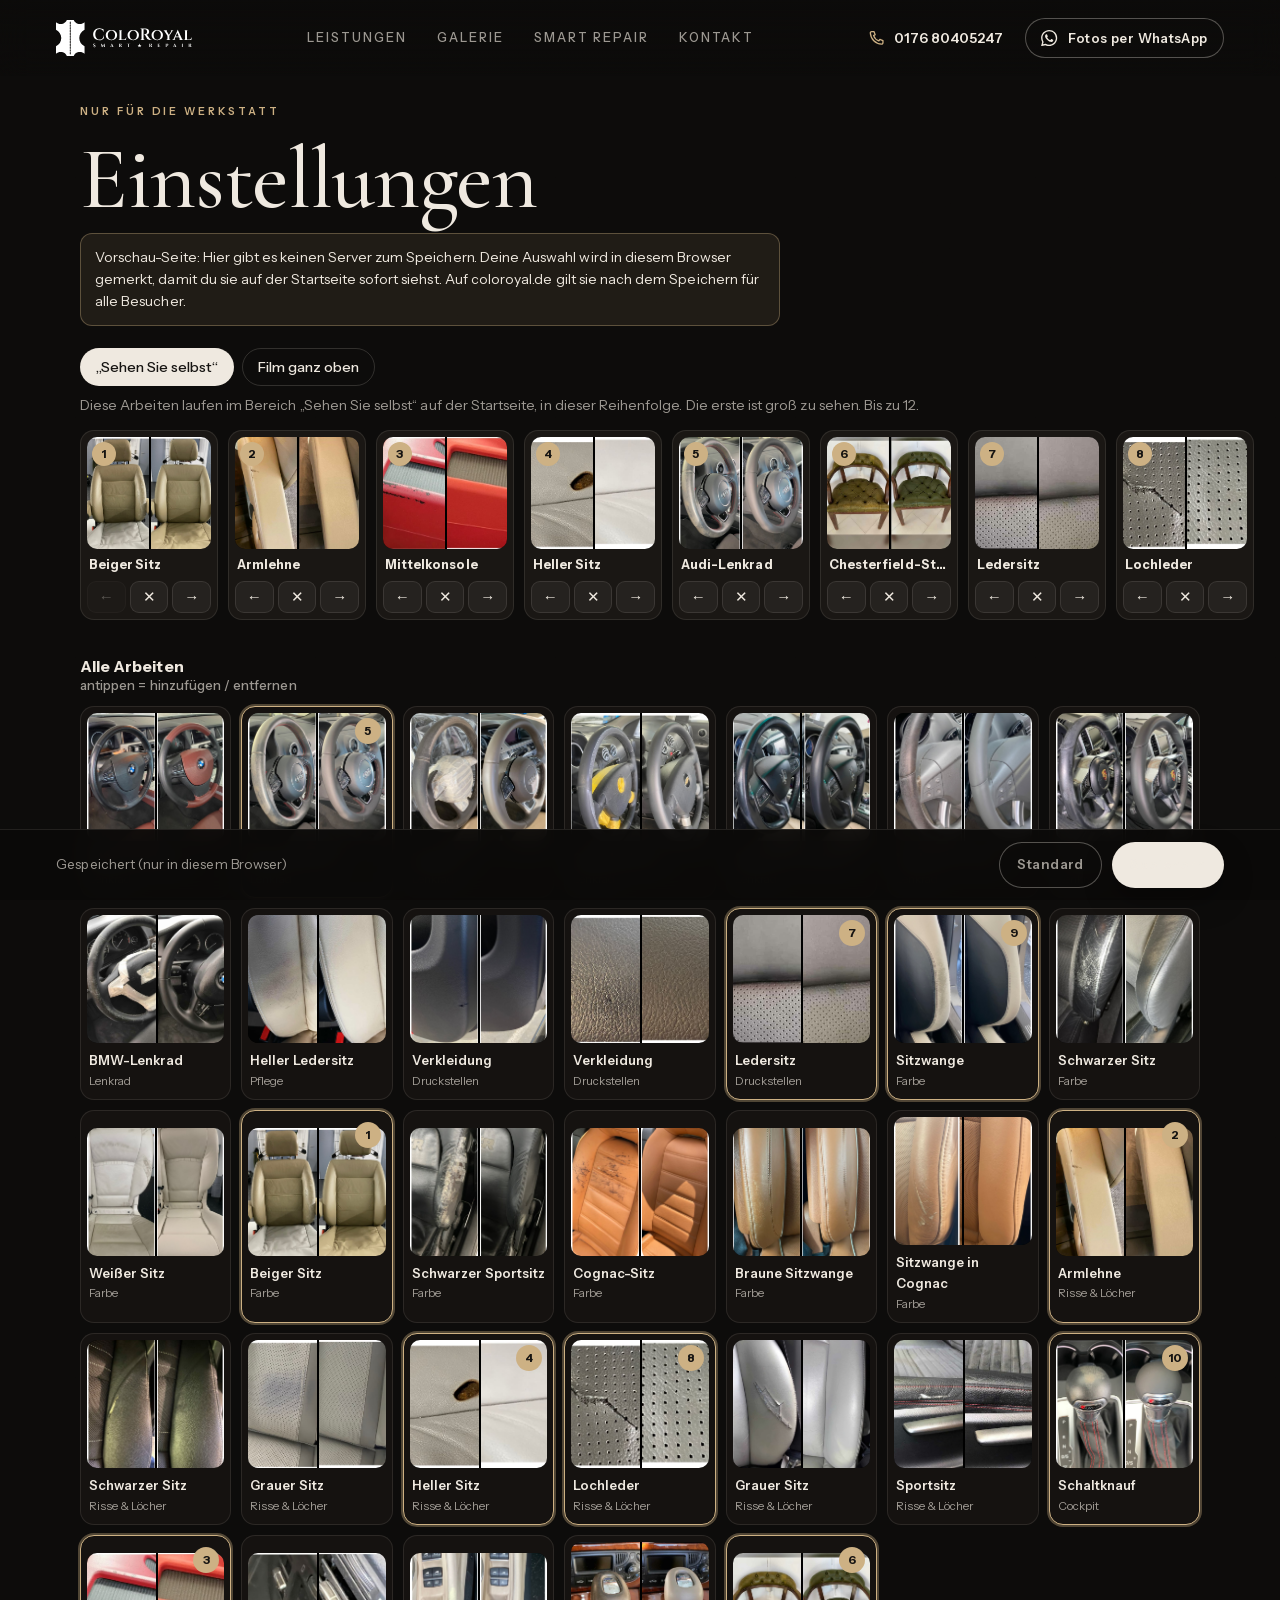
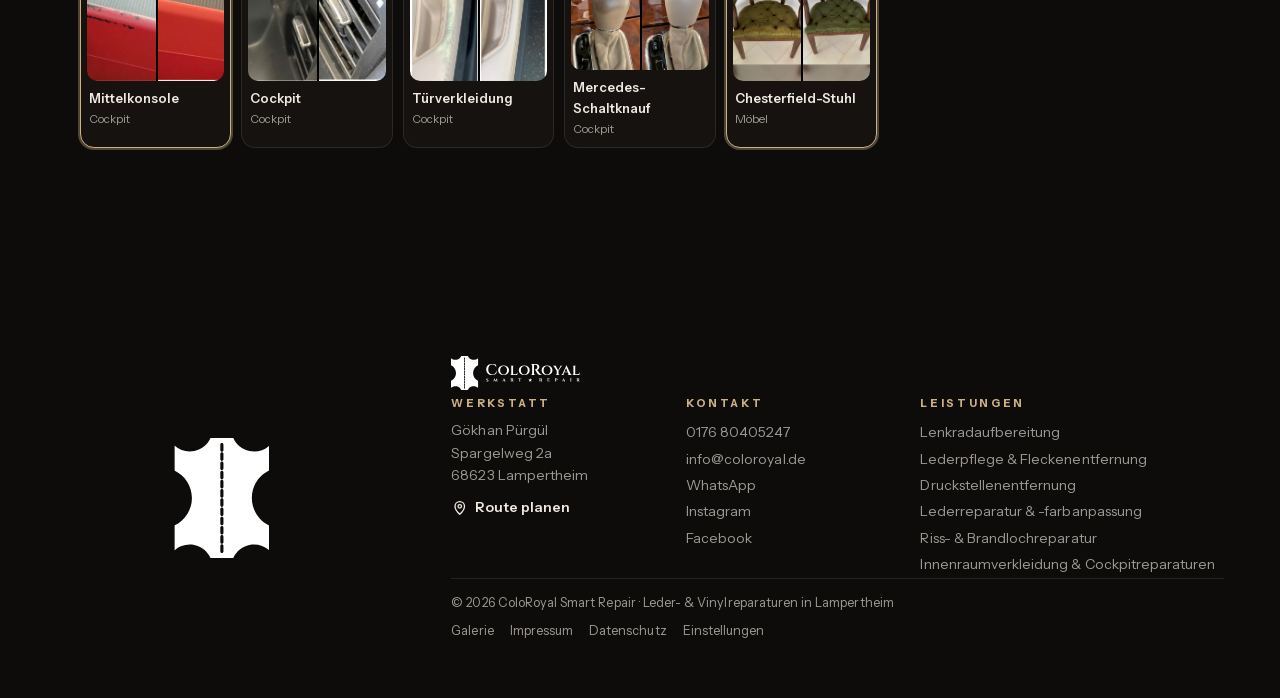
==== commit dd17ae0f: "Vorschau 2026-10-27 14:40" ====
--- a/einstellungen/index.html
+++ b/einstellungen/index.html
@@ -26,17 +26,18 @@
 <body class="s-einst" data-base="../">
 <a class="sprung" href="#inhalt">Zum Inhalt</a>
 <header class="kopf" id="kopf">
-  <a class="kopf-logo" href="../index.html" aria-label="ColoRoyal Smart Repair – zur Startseite"><img src="../assets/img/logo/logo-quer-dunkel.svg" alt="ColoRoyal Smart Repair" width="183" height="48"></a>
+  <a class="kopf-logo" href="../index.html" aria-label="ColoRoyal Smart Repair – zur Startseite"><img src="../assets/img/logo/logo-quer-weiss.svg" alt="ColoRoyal Smart Repair" width="183" height="48"></a>
   <nav class="kopf-nav" aria-label="Hauptmenü"><a href="../leistungen.html">Leistungen</a><a href="../galerie.html">Galerie</a><a href="../index.html#smart-repair">Smart Repair</a><a href="../kontakt.html">Kontakt</a></nav>
   <a class="kopf-tel" href="tel:+4917680405247"><svg class="ico" viewBox="0 0 24 24" aria-hidden="true" fill="none" stroke="currentColor" stroke-width="1.8" stroke-linecap="round" stroke-linejoin="round"><path d="M5 3.5h3.2l1.6 4.2-2.1 1.4a11.5 11.5 0 0 0 7.2 7.2l1.4-2.1 4.2 1.6V19a1.8 1.8 0 0 1-1.9 1.8C10.2 20.3 3.7 13.8 3.2 5.4A1.8 1.8 0 0 1 5 3.5z"/></svg><span>0176 80405247</span></a>
-  <a class="knopf knopf-blau knopf-s js-wa" href="https://wa.me/4917680405247?text=Hallo%20ColoRoyal%2C%20ich%20h%C3%A4tte%20gerne%20eine%20Einsch%C3%A4tzung%20zu%20einem%20Lederschaden.%20Fotos%20schicke%20ich%20mit." target="_blank" rel="noopener"><svg class="ico" viewBox="0 0 24 24" aria-hidden="true"><path fill="currentColor" d="M17.47 14.38c-.3-.15-1.76-.87-2.03-.97-.27-.1-.47-.15-.67.15-.2.3-.77.97-.94 1.16-.17.2-.35.22-.64.08-.3-.15-1.26-.46-2.39-1.48-.88-.79-1.48-1.76-1.65-2.06-.17-.3-.02-.46.13-.6.13-.14.3-.35.45-.52.15-.17.2-.3.3-.5.1-.2.05-.37-.03-.52-.07-.15-.67-1.61-.92-2.2-.24-.58-.49-.5-.67-.51h-.57c-.2 0-.52.07-.8.37-.27.3-1.04 1.02-1.04 2.48s1.07 2.88 1.21 3.07c.15.2 2.1 3.2 5.08 4.49.71.31 1.26.49 1.7.63.71.22 1.36.19 1.87.12.57-.09 1.76-.72 2-1.41.25-.7.25-1.29.18-1.41-.08-.13-.27-.2-.57-.35m-5.42 7.4h-.01a9.87 9.87 0 0 1-5.03-1.38l-.36-.21-3.74.98 1-3.65-.24-.37a9.86 9.86 0 0 1-1.51-5.26c0-5.45 4.44-9.88 9.89-9.88 2.64 0 5.12 1.03 6.99 2.9a9.83 9.83 0 0 1 2.89 6.99c0 5.45-4.44 9.88-9.88 9.88m8.41-18.3A11.82 11.82 0 0 0 12.05 0C5.5 0 .16 5.34.16 11.89c0 2.1.55 4.14 1.59 5.95L.06 24l6.3-1.65a11.88 11.88 0 0 0 5.68 1.45h.01c6.55 0 11.89-5.34 11.89-11.89 0-3.18-1.24-6.17-3.48-8.41z"/></svg><span>Fotos per WhatsApp</span></a>
+  <a class="knopf knopf-leder knopf-s js-wa" href="https://wa.me/4917680405247?text=Hallo%20ColoRoyal%2C%20ich%20h%C3%A4tte%20gerne%20eine%20Einsch%C3%A4tzung%20zu%20einem%20Lederschaden.%20Fotos%20schicke%20ich%20mit." target="_blank" rel="noopener"><svg class="ico" viewBox="0 0 24 24" aria-hidden="true"><path fill="currentColor" d="M17.47 14.38c-.3-.15-1.76-.87-2.03-.97-.27-.1-.47-.15-.67.15-.2.3-.77.97-.94 1.16-.17.2-.35.22-.64.08-.3-.15-1.26-.46-2.39-1.48-.88-.79-1.48-1.76-1.65-2.06-.17-.3-.02-.46.13-.6.13-.14.3-.35.45-.52.15-.17.2-.3.3-.5.1-.2.05-.37-.03-.52-.07-.15-.67-1.61-.92-2.2-.24-.58-.49-.5-.67-.51h-.57c-.2 0-.52.07-.8.37-.27.3-1.04 1.02-1.04 2.48s1.07 2.88 1.21 3.07c.15.2 2.1 3.2 5.08 4.49.71.31 1.26.49 1.7.63.71.22 1.36.19 1.87.12.57-.09 1.76-.72 2-1.41.25-.7.25-1.29.18-1.41-.08-.13-.27-.2-.57-.35m-5.42 7.4h-.01a9.87 9.87 0 0 1-5.03-1.38l-.36-.21-3.74.98 1-3.65-.24-.37a9.86 9.86 0 0 1-1.51-5.26c0-5.45 4.44-9.88 9.89-9.88 2.64 0 5.12 1.03 6.99 2.9a9.83 9.83 0 0 1 2.89 6.99c0 5.45-4.44 9.88-9.88 9.88m8.41-18.3A11.82 11.82 0 0 0 12.05 0C5.5 0 .16 5.34.16 11.89c0 2.1.55 4.14 1.59 5.95L.06 24l6.3-1.65a11.88 11.88 0 0 0 5.68 1.45h.01c6.55 0 11.89-5.34 11.89-11.89 0-3.18-1.24-6.17-3.48-8.41z"/></svg><span>Fotos per WhatsApp</span></a>
+  <a class="kopf-wa js-wa" href="https://wa.me/4917680405247?text=Hallo%20ColoRoyal%2C%20ich%20h%C3%A4tte%20gerne%20eine%20Einsch%C3%A4tzung%20zu%20einem%20Lederschaden.%20Fotos%20schicke%20ich%20mit." target="_blank" rel="noopener" aria-label="Fotos per WhatsApp schicken"><svg class="ico" viewBox="0 0 24 24" aria-hidden="true"><path fill="currentColor" d="M17.47 14.38c-.3-.15-1.76-.87-2.03-.97-.27-.1-.47-.15-.67.15-.2.3-.77.97-.94 1.16-.17.2-.35.22-.64.08-.3-.15-1.26-.46-2.39-1.48-.88-.79-1.48-1.76-1.65-2.06-.17-.3-.02-.46.13-.6.13-.14.3-.35.45-.52.15-.17.2-.3.3-.5.1-.2.05-.37-.03-.52-.07-.15-.67-1.61-.92-2.2-.24-.58-.49-.5-.67-.51h-.57c-.2 0-.52.07-.8.37-.27.3-1.04 1.02-1.04 2.48s1.07 2.88 1.21 3.07c.15.2 2.1 3.2 5.08 4.49.71.31 1.26.49 1.7.63.71.22 1.36.19 1.87.12.57-.09 1.76-.72 2-1.41.25-.7.25-1.29.18-1.41-.08-.13-.27-.2-.57-.35m-5.42 7.4h-.01a9.87 9.87 0 0 1-5.03-1.38l-.36-.21-3.74.98 1-3.65-.24-.37a9.86 9.86 0 0 1-1.51-5.26c0-5.45 4.44-9.88 9.89-9.88 2.64 0 5.12 1.03 6.99 2.9a9.83 9.83 0 0 1 2.89 6.99c0 5.45-4.44 9.88-9.88 9.88m8.41-18.3A11.82 11.82 0 0 0 12.05 0C5.5 0 .16 5.34.16 11.89c0 2.1.55 4.14 1.59 5.95L.06 24l6.3-1.65a11.88 11.88 0 0 0 5.68 1.45h.01c6.55 0 11.89-5.34 11.89-11.89 0-3.18-1.24-6.17-3.48-8.41z"/></svg></a>
   <button class="kopf-menue" id="menueKnopf" aria-label="Menü öffnen" aria-expanded="false" aria-controls="menue"><i></i><i></i></button>
 </header>
 <div class="menue" id="menue" hidden>
   <nav class="menue-haupt" aria-label="Menü">
     <a href="../index.html">Start</a><a href="../leistungen.html">Leistungen</a><a href="../galerie.html">Galerie</a><a href="../kontakt.html">Kontakt</a>
   </nav>
-  <div class="menue-l"><a href="../leistungen/lenkradaufbereitung.html"><i style="--c:#1d1c1e"></i>Lenkradaufbereitung</a><a href="../leistungen/lederpflege-fleckenentfernung.html"><i style="--c:#d8c9ae"></i>Lederpflege &amp; Fleckenentfernung</a><a href="../leistungen/druckstellenentfernung.html"><i style="--c:#77797c"></i>Druckstellenentfernung</a><a href="../leistungen/lederfarbauffrischung-anpassung.html"><i style="--c:#9c5428"></i>Lederreparatur &amp; -farbanpassung</a><a href="../leistungen/riss-brandlochreparatur.html"><i style="--c:#5a1a22"></i>Riss- &amp; Brandlochreparatur</a><a href="../leistungen/innenraumverkleidung-cockpitreparaturen.html"><i style="--c:#2c6c9e"></i>Innenraumverkleidung &amp; Cockpitreparaturen</a></div>
+  <div class="menue-l"><a href="../leistungen/lenkradaufbereitung.html"><i style="--c:#1d1c1e"></i>Lenkradaufbereitung</a><a href="../leistungen/lederpflege-fleckenentfernung.html"><i style="--c:#d8c9ae"></i>Lederpflege &amp; Fleckenentfernung</a><a href="../leistungen/druckstellenentfernung.html"><i style="--c:#77797c"></i>Druckstellenentfernung</a><a href="../leistungen/lederfarbauffrischung-anpassung.html"><i style="--c:#9c5428"></i>Lederreparatur &amp; -farbanpassung</a><a href="../leistungen/riss-brandlochreparatur.html"><i style="--c:#5a1a22"></i>Riss- &amp; Brandlochreparatur</a><a href="../leistungen/innenraumverkleidung-cockpitreparaturen.html"><i style="--c:#4a3a2c"></i>Innenraumverkleidung &amp; Cockpitreparaturen</a></div>
   <div class="menue-kontakt">
     <a href="tel:+4917680405247"><svg class="ico" viewBox="0 0 24 24" aria-hidden="true" fill="none" stroke="currentColor" stroke-width="1.8" stroke-linecap="round" stroke-linejoin="round"><path d="M5 3.5h3.2l1.6 4.2-2.1 1.4a11.5 11.5 0 0 0 7.2 7.2l1.4-2.1 4.2 1.6V19a1.8 1.8 0 0 1-1.9 1.8C10.2 20.3 3.7 13.8 3.2 5.4A1.8 1.8 0 0 1 5 3.5z"/></svg> 0176 80405247</a>
     <a href="mailto:info@coloroyal.de"><svg class="ico" viewBox="0 0 24 24" aria-hidden="true" fill="none" stroke="currentColor" stroke-width="1.8" stroke-linecap="round" stroke-linejoin="round"><rect x="3" y="5" width="18" height="14" rx="2.5"/><path d="m4 7 8 6 8-6"/></svg> info@coloroyal.de</a>
@@ -74,9 +75,9 @@
 </section>
 </main>
 <footer class="fuss dunkel korn" id="fuss">
-  <div class="fuss-patch" aria-hidden="true"><canvas id="patch3d"></canvas><img class="patch-ersatz" src="../assets/img/logo/zeichen-dunkel.svg" alt=""></div>
+  <div class="fuss-patch" aria-hidden="true"><canvas id="patch3d"></canvas><img class="patch-ersatz" src="../assets/img/logo/zeichen-weiss.svg" alt=""></div>
   <div class="fuss-inhalt">
-    <img class="fuss-logo" src="../assets/img/logo/logo-quer-dunkel.svg" alt="ColoRoyal Smart Repair" width="230" height="61" loading="lazy">
+    <img class="fuss-logo" src="../assets/img/logo/logo-quer-weiss.svg" alt="ColoRoyal Smart Repair" width="230" height="61" loading="lazy">
     <div class="fuss-spalten">
       <div><h3>Werkstatt</h3><p>Gökhan Pürgül<br>Spargelweg 2a<br>68623 Lampertheim</p><a class="fuss-route" href="https://www.google.com/maps/dir/?api=1&destination=Spargelweg+2a%2C+68623+Lampertheim" target="_blank" rel="noopener"><svg class="ico" viewBox="0 0 24 24" aria-hidden="true" fill="none" stroke="currentColor" stroke-width="1.8" stroke-linecap="round" stroke-linejoin="round"><path d="M12 21s-6.5-5.6-6.5-11a6.5 6.5 0 0 1 13 0c0 5.4-6.5 11-6.5 11z"/><circle cx="12" cy="10" r="2.4"/></svg> Route planen</a></div>
       <div><h3>Kontakt</h3><a href="tel:+4917680405247">0176 80405247</a><a href="mailto:info@coloroyal.de">info@coloroyal.de</a><a class="js-wa" href="https://wa.me/4917680405247?text=Hallo%20ColoRoyal%2C%20ich%20h%C3%A4tte%20gerne%20eine%20Einsch%C3%A4tzung%20zu%20einem%20Lederschaden.%20Fotos%20schicke%20ich%20mit." target="_blank" rel="noopener">WhatsApp</a><a href="https://instagram.com/coloroyal.de" target="_blank" rel="noopener">Instagram</a><a href="https://www.facebook.com/coloroyal/" target="_blank" rel="noopener">Facebook</a></div>
@@ -85,11 +86,6 @@
     <div class="fuss-unten"><span>© 2026 ColoRoyal Smart Repair · Leder- &amp; Vinylreparaturen in Lampertheim</span><span><a href="../galerie.html">Galerie</a><a href="../impressum.html">Impressum</a><a href="../datenschutz.html">Datenschutz</a><a href="../einstellungen/" rel="nofollow">Einstellungen</a></span></div>
   </div>
 </footer>
-<nav class="leiste" aria-label="Schnellkontakt">
-  <a href="tel:+4917680405247"><svg class="ico" viewBox="0 0 24 24" aria-hidden="true" fill="none" stroke="currentColor" stroke-width="1.8" stroke-linecap="round" stroke-linejoin="round"><path d="M5 3.5h3.2l1.6 4.2-2.1 1.4a11.5 11.5 0 0 0 7.2 7.2l1.4-2.1 4.2 1.6V19a1.8 1.8 0 0 1-1.9 1.8C10.2 20.3 3.7 13.8 3.2 5.4A1.8 1.8 0 0 1 5 3.5z"/></svg><span>Anrufen</span></a>
-  <a class="l-wa js-wa" href="https://wa.me/4917680405247?text=Hallo%20ColoRoyal%2C%20ich%20h%C3%A4tte%20gerne%20eine%20Einsch%C3%A4tzung%20zu%20einem%20Lederschaden.%20Fotos%20schicke%20ich%20mit." target="_blank" rel="noopener"><svg class="ico" viewBox="0 0 24 24" aria-hidden="true"><path fill="currentColor" d="M17.47 14.38c-.3-.15-1.76-.87-2.03-.97-.27-.1-.47-.15-.67.15-.2.3-.77.97-.94 1.16-.17.2-.35.22-.64.08-.3-.15-1.26-.46-2.39-1.48-.88-.79-1.48-1.76-1.65-2.06-.17-.3-.02-.46.13-.6.13-.14.3-.35.45-.52.15-.17.2-.3.3-.5.1-.2.05-.37-.03-.52-.07-.15-.67-1.61-.92-2.2-.24-.58-.49-.5-.67-.51h-.57c-.2 0-.52.07-.8.37-.27.3-1.04 1.02-1.04 2.48s1.07 2.88 1.21 3.07c.15.2 2.1 3.2 5.08 4.49.71.31 1.26.49 1.7.63.71.22 1.36.19 1.87.12.57-.09 1.76-.72 2-1.41.25-.7.25-1.29.18-1.41-.08-.13-.27-.2-.57-.35m-5.42 7.4h-.01a9.87 9.87 0 0 1-5.03-1.38l-.36-.21-3.74.98 1-3.65-.24-.37a9.86 9.86 0 0 1-1.51-5.26c0-5.45 4.44-9.88 9.89-9.88 2.64 0 5.12 1.03 6.99 2.9a9.83 9.83 0 0 1 2.89 6.99c0 5.45-4.44 9.88-9.88 9.88m8.41-18.3A11.82 11.82 0 0 0 12.05 0C5.5 0 .16 5.34.16 11.89c0 2.1.55 4.14 1.59 5.95L.06 24l6.3-1.65a11.88 11.88 0 0 0 5.68 1.45h.01c6.55 0 11.89-5.34 11.89-11.89 0-3.18-1.24-6.17-3.48-8.41z"/></svg><span>Fotos per WhatsApp</span></a>
-  <a href="../kontakt.html"><svg class="ico" viewBox="0 0 24 24" aria-hidden="true" fill="none" stroke="currentColor" stroke-width="1.8" stroke-linecap="round" stroke-linejoin="round"><rect x="3" y="5" width="18" height="14" rx="2.5"/><path d="m4 7 8 6 8-6"/></svg><span>Anfrage</span></a>
-</nav>
 <script type="module" src="../assets/js/site.js"></script>
 <script type="module" src="../assets/js/einstellungen.js"></script>
 </body>
--- a/assets/fonts/fonts.css
+++ b/assets/fonts/fonts.css
@@ -1,48 +1,50 @@
 @font-face {
-  font-family: 'Albert Sans';
+  font-family: 'Cormorant Garamond';
   font-style: italic;
-  font-weight: 400 600;
+  font-weight: 400 700;
   font-display: swap;
-  src: url(AlbertSans-italic-latin-ext.woff2) format('woff2');
+  src: url(CormorantGaramond-italic-latin-ext.woff2) format('woff2');
   unicode-range: U+0100-02BA, U+02BD-02C5, U+02C7-02CC, U+02CE-02D7, U+02DD-02FF, U+0304, U+0308, U+0329, U+1D00-1DBF, U+1E00-1E9F, U+1EF2-1EFF, U+2020, U+20A0-20AB, U+20AD-20C4, U+2113, U+2C60-2C7F, U+A720-A7FF;
 }
 @font-face {
-  font-family: 'Albert Sans';
+  font-family: 'Cormorant Garamond';
   font-style: italic;
-  font-weight: 400 600;
+  font-weight: 400 700;
   font-display: swap;
-  src: url(AlbertSans-italic-latin.woff2) format('woff2');
+  src: url(CormorantGaramond-italic-latin.woff2) format('woff2');
   unicode-range: U+0000-00FF, U+0131, U+0152-0153, U+02BB-02BC, U+02C6, U+02DA, U+02DC, U+0304, U+0308, U+0329, U+2000-206F, U+20AC, U+2122, U+2191, U+2193, U+2212, U+2215, U+FEFF, U+FFFD;
 }
 @font-face {
-  font-family: 'Albert Sans';
+  font-family: 'Cormorant Garamond';
   font-style: normal;
-  font-weight: 300 800;
+  font-weight: 400 700;
   font-display: swap;
-  src: url(AlbertSans-normal-latin-ext.woff2) format('woff2');
+  src: url(CormorantGaramond-normal-latin-ext.woff2) format('woff2');
   unicode-range: U+0100-02BA, U+02BD-02C5, U+02C7-02CC, U+02CE-02D7, U+02DD-02FF, U+0304, U+0308, U+0329, U+1D00-1DBF, U+1E00-1E9F, U+1EF2-1EFF, U+2020, U+20A0-20AB, U+20AD-20C4, U+2113, U+2C60-2C7F, U+A720-A7FF;
 }
 @font-face {
-  font-family: 'Albert Sans';
+  font-family: 'Cormorant Garamond';
   font-style: normal;
-  font-weight: 300 800;
+  font-weight: 400 700;
   font-display: swap;
-  src: url(AlbertSans-normal-latin.woff2) format('woff2');
+  src: url(CormorantGaramond-normal-latin.woff2) format('woff2');
   unicode-range: U+0000-00FF, U+0131, U+0152-0153, U+02BB-02BC, U+02C6, U+02DA, U+02DC, U+0304, U+0308, U+0329, U+2000-206F, U+20AC, U+2122, U+2191, U+2193, U+2212, U+2215, U+FEFF, U+FFFD;
 }
 @font-face {
-  font-family: 'Cinzel';
+  font-family: 'Instrument Sans';
   font-style: normal;
-  font-weight: 400 900;
+  font-weight: 400 700;
+  font-stretch: 100%;
   font-display: swap;
-  src: url(Cinzel-normal-latin-ext.woff2) format('woff2');
+  src: url(InstrumentSans-normal-latin-ext.woff2) format('woff2');
   unicode-range: U+0100-02BA, U+02BD-02C5, U+02C7-02CC, U+02CE-02D7, U+02DD-02FF, U+0304, U+0308, U+0329, U+1D00-1DBF, U+1E00-1E9F, U+1EF2-1EFF, U+2020, U+20A0-20AB, U+20AD-20C4, U+2113, U+2C60-2C7F, U+A720-A7FF;
 }
 @font-face {
-  font-family: 'Cinzel';
+  font-family: 'Instrument Sans';
   font-style: normal;
-  font-weight: 400 900;
+  font-weight: 400 700;
+  font-stretch: 100%;
   font-display: swap;
-  src: url(Cinzel-normal-latin.woff2) format('woff2');
+  src: url(InstrumentSans-normal-latin.woff2) format('woff2');
   unicode-range: U+0000-00FF, U+0131, U+0152-0153, U+02BB-02BC, U+02C6, U+02DA, U+02DC, U+0304, U+0308, U+0329, U+2000-206F, U+20AC, U+2122, U+2191, U+2193, U+2212, U+2215, U+FEFF, U+FFFD;
 }
--- a/assets/css/site.css
+++ b/assets/css/site.css
@@ -3,31 +3,32 @@
    Handy zuerst: jeder Abschnitt (.scr) = ein Bildschirm. */
 
 :root {
-  --nappa: #0b0a09;
-  --nappa2: #13110f;
-  --nappa3: #1b1815;
-  --creme: #efe8dc;
-  --creme2: #e5dccc;
-  --creme3: #d9cdb9;
-  --tinte: #15120f;
-  --royal: #5ab5e7;
-  --royal-tief: #1f6fa6;
-  --royal-nacht: #06131c;
-  --cognac: #9c5428;
-  --leise: rgba(239, 232, 220, .66);
-  --leise-d: rgba(21, 18, 15, .64);
-  --linie: rgba(239, 232, 220, .13);
-  --linie-d: rgba(21, 18, 15, .14);
-  --hh: 60px;
-  --leiste: calc(66px + env(safe-area-inset-bottom));
-  --gut: 18px;
-  --r: 20px;
-  --disp: 'Cinzel', 'Trajan Pro', Georgia, serif;
-  --text: 'Albert Sans', -apple-system, 'Helvetica Neue', Arial, sans-serif;
-  --naht-blau: repeating-linear-gradient(90deg, var(--royal) 0 8px, transparent 8px 13px);
-}
-@media (min-width: 760px) { :root { --gut: clamp(24px, 4vw, 64px); --leiste: 0px; } }
-@media (min-width: 1100px) { :root { --hh: 74px; } }
+  /* Nappa-Schwarz, Elfenbein, Champagner (Akzent) – kein Blau mehr auf der Seite */
+  --nappa: #0c0b0a;
+  --nappa2: #141210;
+  --nappa3: #1b1916;
+  --creme: #efe9e0;
+  --creme2: #e6dfd3;
+  --creme3: #d8cfc0;
+  --tinte: #161412;
+  --royal: #cdb184;        /* Champagner */
+  --royal-tief: #8a6a40;   /* Bronze auf hellem Grund */
+  --royal-nacht: #161412;
+  --cognac: #9a5b32;
+  --leise: rgba(239, 233, 224, .64);
+  --leise-d: rgba(22, 20, 18, .62);
+  --linie: rgba(239, 233, 224, .1);
+  --linie-d: rgba(22, 20, 18, .12);
+  --hh: 62px;
+  --leiste: 0px;
+  --gut: 22px;
+  --r: 18px;
+  --disp: 'Cormorant Garamond', 'Cormorant', Georgia, 'Times New Roman', serif;
+  --text: 'Instrument Sans', -apple-system, 'Helvetica Neue', Arial, sans-serif;
+  --naht-blau: linear-gradient(var(--royal), var(--royal));
+}
+@media (min-width: 760px) { :root { --gut: clamp(28px, 4.4vw, 72px); } }
+@media (min-width: 1100px) { :root { --hh: 76px; } }
 
 *, *::before, *::after { box-sizing: border-box; }
 html { -webkit-text-size-adjust: 100%; scroll-padding-top: var(--hh); overflow-x: clip; }
@@ -76,9 +77,9 @@
 
 /* Naht (gestrichelte Ziernaht) */
 .genaeht { position: relative; background: linear-gradient(180deg, #1f1b18, #171411); border-radius: var(--r); box-shadow: inset 0 1px 0 rgba(255,255,255,.06), 0 24px 60px rgba(0,0,0,.45); }
-.genaeht::after { content: ''; position: absolute; inset: 7px; border-radius: calc(var(--r) - 6px); border: 1.6px dashed rgba(90,181,231,.62); pointer-events: none; }
+.genaeht::after { content: ''; position: absolute; inset: 7px; border-radius: calc(var(--r) - 6px); border: 1.6px dashed rgba(205,177,132,.62); pointer-events: none; }
 .genaeht-hell { position: relative; background: #e6dccb; border-radius: var(--r); box-shadow: inset 0 1px 0 rgba(255,255,255,.6), inset 0 -2px 0 rgba(0,0,0,.05), 0 14px 34px rgba(60,40,20,.12); }
-.genaeht-hell::after { content: ''; position: absolute; inset: 7px; border-radius: calc(var(--r) - 6px); border: 1.6px dashed rgba(31,111,166,.5); pointer-events: none; }
+.genaeht-hell::after { content: ''; position: absolute; inset: 7px; border-radius: calc(var(--r) - 6px); border: 1.6px dashed rgba(138,106,64,.5); pointer-events: none; }
 
 /* Anhänger (Lederetikett mit Loch) */
 .anh {
@@ -101,7 +102,7 @@
 .knopf::after { content: ''; position: absolute; inset: 4px; border-radius: inherit; border: 1.4px dashed currentColor; opacity: .38; pointer-events: none; }
 .knopf:hover { transform: translateY(-1px); }
 .knopf:active { transform: translateY(1px) scale(.99); }
-.knopf-blau { background: linear-gradient(180deg, #74c3ee, var(--royal) 55%, #4aa3d6); color: var(--royal-nacht); box-shadow: inset 0 1px 0 rgba(255,255,255,.45), 0 10px 26px rgba(90,181,231,.28); }
+.knopf-blau { background: linear-gradient(180deg, #f6f1e9, var(--royal) 55%, #e4dccd); color: var(--royal-nacht); box-shadow: inset 0 1px 0 rgba(255,255,255,.45), 0 10px 26px rgba(205,177,132,.28); }
 .knopf-leder { background: linear-gradient(180deg, #2a2521, #1a1714); color: var(--creme); box-shadow: inset 0 1px 0 rgba(255,255,255,.08), 0 8px 22px rgba(0,0,0,.35); }
 .knopf-leder::after { border-color: var(--royal); opacity: .7; }
 .knopf-dunkel { background: linear-gradient(180deg, #2a2521, #141210); color: var(--creme); box-shadow: 0 10px 24px rgba(30,20,10,.25); }
@@ -118,7 +119,7 @@
   border: 1px solid var(--linie); background: rgba(255,255,255,.035); font: 550 14px/1 var(--text); color: var(--creme);
   transition: background .2s, color .2s, border-color .2s;
 }
-.chip:hover { border-color: rgba(90,181,231,.6); }
+.chip:hover { border-color: rgba(205,177,132,.6); }
 .chip.an { background: var(--royal); color: var(--royal-nacht); border-color: transparent; }
 @media (min-width: 760px) { .chips { flex-wrap: wrap; overflow: visible; margin: 0; padding-left: 0; padding-right: 0; } }
 
@@ -184,7 +185,7 @@
 }
 .leiste a { display: flex; flex-direction: column; align-items: center; justify-content: center; gap: 3px; text-decoration: none; font: 600 11px/1 var(--text); color: var(--leise); border-radius: 14px; }
 .leiste .ico { width: 22px; height: 22px; color: var(--creme); }
-.leiste .l-wa { flex-direction: row; gap: 9px; background: linear-gradient(180deg, #74c3ee, var(--royal)); color: var(--royal-nacht); font-size: 14px; position: relative; }
+.leiste .l-wa { flex-direction: row; gap: 9px; background: linear-gradient(180deg, #f6f1e9, var(--royal)); color: var(--royal-nacht); font-size: 14px; position: relative; }
 .leiste .l-wa .ico { color: var(--royal-nacht); }
 .leiste .l-wa::after { content: ''; position: absolute; inset: 3px; border-radius: 11px; border: 1.3px dashed rgba(6,19,28,.35); }
 @media (min-width: 760px) { .leiste { display: none; } }
@@ -217,7 +218,7 @@
 .film-status { position: relative; height: .95em; margin: 0; font: 600 clamp(44px, 12vw, 104px)/1 var(--disp); letter-spacing: .01em; }
 .film-status b { position: absolute; left: 0; bottom: 0; font-weight: 600; transition: opacity .5s ease, transform .7s cubic-bezier(.2,.7,.2,1), filter .6s ease; }
 .film-status .sv { color: #e8c9a6; }
-.film-status .sn { color: var(--royal); opacity: 0; transform: translateY(35%); filter: blur(8px); text-shadow: 0 0 40px rgba(90,181,231,.45); }
+.film-status .sn { color: var(--royal); opacity: 0; transform: translateY(35%); filter: blur(8px); text-shadow: 0 0 40px rgba(205,177,132,.45); }
 .film-status[data-s="nachher"] .sv { opacity: 0; transform: translateY(-35%); filter: blur(8px); }
 .film-status[data-s="nachher"] .sn { opacity: 1; transform: none; filter: none; }
 .film-schaden { margin: 10px 0 0; font-size: 14px; color: rgba(239,232,220,.78); }
@@ -266,7 +267,7 @@
 .karussell { height: calc(var(--n) * 88svh + 100svh); }
 .k-buehne { position: sticky; top: 0; height: 100svh; overflow: hidden; }
 .k-licht { position: absolute; inset: 0; pointer-events: none;
-  background: radial-gradient(34% 46% at 50% 36%, rgba(255,240,220,.08), transparent 70%), radial-gradient(50% 18% at 50% 72%, rgba(90,181,231,.1), transparent 70%), linear-gradient(180deg, #0b0a09, #0f0d0b 70%, #080706); }
+  background: radial-gradient(34% 46% at 50% 36%, rgba(255,240,220,.08), transparent 70%), radial-gradient(50% 18% at 50% 72%, rgba(205,177,132,.1), transparent 70%), linear-gradient(180deg, #0b0a09, #0f0d0b 70%, #080706); }
 .k-3d { position: absolute; inset: 0; width: 100%; height: 100%; display: block; }
 .k-chip { position: absolute; left: 0; top: 0; z-index: 3; display: grid; transition: opacity .3s; pointer-events: none; }
 .k-chip b { grid-area: 1 / 1; height: 26px; padding: 0 12px; border-radius: 999px; display: inline-flex; align-items: center; font: 700 10.5px/1 var(--text); letter-spacing: .18em; text-transform: uppercase; transition: opacity .4s; }
@@ -274,9 +275,9 @@
 .k-chip .sn { background: var(--royal); color: var(--royal-nacht); opacity: 0; }
 .k-chip[data-s="nachher"] .sv { opacity: 0; }
 .k-chip[data-s="nachher"] .sn { opacity: 1; }
-.k-kopf { position: absolute; z-index: 2; left: var(--gut); right: var(--gut); top: calc(var(--hh) + 16px); }
-.k-kopf .kicker { margin-bottom: 8px; }
-.k-kopf h2 { font-size: clamp(24px, 6.4vw, 54px); }
+.karussell .k-kopf { position: absolute; z-index: 2; left: var(--gut); right: var(--gut); top: calc(var(--hh) + 16px); }
+.karussell .k-kopf .kicker { margin-bottom: 8px; }
+.karussell .k-kopf h2 { font-size: clamp(30px, 8.4vw, 58px); }
 .k-karten { position: absolute; z-index: 3; left: var(--gut); right: var(--gut); bottom: calc(var(--leiste) + 44px); height: 168px; }
 .kk { position: absolute; inset: auto 0 0 0; opacity: 0; transform: translateY(14px); transition: opacity .45s ease, transform .55s ease; pointer-events: none; }
 .kk.an { opacity: 1; transform: none; pointer-events: auto; }
@@ -292,9 +293,9 @@
 .kp { height: 24px; min-width: 34px; padding: 0 8px; border-radius: 999px; border: 1px solid var(--linie); background: rgba(255,255,255,.03); color: var(--leise); font: 700 11px/1 var(--text); cursor: pointer; transition: background .3s, color .3s; }
 .kp.an { background: var(--royal); color: var(--royal-nacht); border-color: transparent; }
 @media (min-width: 760px) {
-  .k-licht { background: radial-gradient(30% 50% at 62% 38%, rgba(255,240,220,.08), transparent 70%), radial-gradient(40% 18% at 62% 74%, rgba(90,181,231,.12), transparent 70%), linear-gradient(180deg, #0b0a09, #0f0d0b 70%, #080706); }
+  .k-licht { background: radial-gradient(30% 50% at 62% 38%, rgba(255,240,220,.08), transparent 70%), radial-gradient(40% 18% at 62% 74%, rgba(205,177,132,.12), transparent 70%), linear-gradient(180deg, #0b0a09, #0f0d0b 70%, #080706); }
   .k-buehne::before { content: ''; position: absolute; inset: 0; z-index: 1; pointer-events: none; background: linear-gradient(90deg, #0b0a09 0%, rgba(11,10,9,.92) 26%, rgba(11,10,9,0) 44%); }
-  .k-kopf { top: calc(var(--hh) + 38px); right: auto; max-width: 520px; }
+  .karussell .k-kopf { top: calc(var(--hh) + 38px); right: auto; max-width: 520px; }
   .k-karten { right: auto; top: auto; bottom: 92px; width: min(430px, 32vw); height: 340px; }
   .kk h3 { font-size: clamp(26px, 2.4vw, 36px); margin: 12px 0 10px; }
   .kk-claim { font-size: 17px; color: var(--royal); }
@@ -307,7 +308,7 @@
 .vn img { width: 100%; height: 100%; object-fit: cover; -webkit-user-drag: none; }
 .vn-n { position: absolute; inset: 0; clip-path: inset(0 0 0 var(--p)); }
 .vn-griff { position: absolute; top: 0; bottom: 0; left: var(--p); width: 2px; margin-left: -1px; background: repeating-linear-gradient(180deg, #fff 0 9px, transparent 9px 14px); box-shadow: 0 0 10px rgba(0,0,0,.4); pointer-events: none; }
-.vn-griff i { position: absolute; top: 50%; left: 50%; width: 46px; height: 46px; margin: -23px 0 0 -23px; border-radius: 50%; background: var(--royal) url("data:image/svg+xml;utf8,<svg xmlns='http://www.w3.org/2000/svg' viewBox='0 0 46 46'><path d='M18 16l-7 7 7 7M28 16l7 7-7 7' fill='none' stroke='%2306131c' stroke-width='2.4' stroke-linecap='round' stroke-linejoin='round'/></svg>") center/100% no-repeat; box-shadow: 0 6px 18px rgba(0,0,0,.4), inset 0 1px 0 rgba(255,255,255,.5); }
+.vn-griff i { position: absolute; top: 50%; left: 50%; width: 46px; height: 46px; margin: -23px 0 0 -23px; border-radius: 50%; background: var(--royal) url("data:image/svg+xml;utf8,<svg xmlns='http://www.w3.org/2000/svg' viewBox='0 0 46 46'><path d='M18 16l-7 7 7 7M28 16l7 7-7 7' fill='none' stroke='%23161412' stroke-width='2.4' stroke-linecap='round' stroke-linejoin='round'/></svg>") center/100% no-repeat; box-shadow: 0 6px 18px rgba(0,0,0,.4), inset 0 1px 0 rgba(255,255,255,.5); }
 .vn-l1, .vn-l2 { position: absolute; top: 12px; z-index: 2; pointer-events: none; transition: opacity .3s; }
 .vn-l1 { left: 10px; }
 .vn-l2 { right: 10px; clip-path: polygon(0 0, calc(100% - 9px) 0, 100% 50%, calc(100% - 9px) 100%, 0 100%); padding: 0 22px 0 12px; border-radius: 6px 0 0 6px; }
@@ -344,7 +345,7 @@
 .warum { gap: 18px; }
 .gruende { gap: 14px; padding-top: 6px; padding-bottom: 10px; }
 .grund { width: 82vw; max-width: 380px; padding: 24px 22px 22px; }
-.grund-ico { width: 54px; height: 54px; border-radius: 50%; background: var(--tinte); color: var(--royal); display: grid; place-items: center; margin-bottom: 14px; box-shadow: inset 0 0 0 1.5px rgba(90,181,231,.4); }
+.grund-ico { width: 54px; height: 54px; border-radius: 50%; background: var(--tinte); color: var(--royal); display: grid; place-items: center; margin-bottom: 14px; box-shadow: inset 0 0 0 1.5px rgba(205,177,132,.4); }
 .grund-ico .ico { width: 30px; height: 30px; }
 .grund h3 { font-size: 27px; }
 .grund-sub { font: 700 11px/1.3 var(--text); letter-spacing: .16em; text-transform: uppercase; color: var(--royal-tief); margin: 6px 0 12px; }
@@ -367,7 +368,7 @@
 .check-f { display: flex; align-items: center; gap: 10px; margin: 0 0 8px; font-weight: 650; font-size: 14.5px; }
 .check-f b { width: 24px; height: 24px; border-radius: 50%; display: grid; place-items: center; background: var(--royal); color: var(--royal-nacht); font: 700 12px/1 var(--text); }
 .check-karte .chips { margin: 0 -16px; padding: 2px 16px 4px; }
-.check-nachricht { position: relative; margin: 0 0 12px; padding: 12px 14px; border-radius: 4px 16px 16px 16px; background: rgba(90,181,231,.1); border: 1px solid rgba(90,181,231,.3); font-size: 14px; line-height: 1.45; color: var(--creme); }
+.check-nachricht { position: relative; margin: 0 0 12px; padding: 12px 14px; border-radius: 4px 16px 16px 16px; background: rgba(205,177,132,.1); border: 1px solid rgba(205,177,132,.3); font-size: 14px; line-height: 1.45; color: var(--creme); }
 .check-ende .knoepfe .knopf { flex: 1 1 auto; height: 48px; padding: 0 16px; font-size: 14px; }
 @media (min-width: 760px) {
   .check { display: grid; grid-template-columns: minmax(0, .8fr) minmax(0, 1.2fr); gap: clamp(28px, 5vw, 80px); align-content: center; }
@@ -389,7 +390,7 @@
 .adresse .knopf { height: 46px; }
 .karte { margin: 0; position: relative; border-radius: var(--r); overflow: hidden; height: 30svh; box-shadow: 0 18px 40px rgba(60,40,20,.22); }
 .karte img { width: 100%; height: 100%; object-fit: cover; }
-.karte::after { content: ''; position: absolute; inset: 7px; border-radius: 14px; border: 1.6px dashed rgba(90,181,231,.55); pointer-events: none; }
+.karte::after { content: ''; position: absolute; inset: 7px; border-radius: 14px; border: 1.6px dashed rgba(205,177,132,.55); pointer-events: none; }
 .karte figcaption { position: absolute; right: 12px; bottom: 10px; font-size: 10.5px; color: rgba(239,232,220,.6); }
 @media (min-width: 760px) {
   .anfahrt { display: grid; grid-template-columns: minmax(0, .85fr) minmax(0, 1fr); gap: clamp(28px, 5vw, 80px); align-items: center; }
@@ -437,7 +438,7 @@
 .lk::before { content: ''; position: absolute; inset: 0; z-index: -1; background-image: url("data:image/svg+xml;utf8,<svg xmlns='http://www.w3.org/2000/svg' width='160' height='160'><filter id='n'><feTurbulence type='fractalNoise' baseFrequency='1.4' numOctaves='2' stitchTiles='stitch'/><feColorMatrix values='0 0 0 0 0  0 0 0 0 0  0 0 0 0 0  0 0 0 .55 0'/></filter><rect width='100%' height='100%' filter='url(%23n)'/></svg>"); opacity: .45; mix-blend-mode: multiply; }
 .lk::after { content: ''; position: absolute; inset: 5px; border-radius: 12px; border: 1.4px dashed rgba(255,255,255,.45); pointer-events: none; }
 .lk-hell { color: var(--tinte); }
-.lk-hell::after { border-color: rgba(31,111,166,.55); }
+.lk-hell::after { border-color: rgba(138,106,64,.55); }
 .lk-nr { font: 700 9.5px/1 var(--text); letter-spacing: .16em; text-transform: uppercase; opacity: .8; margin: 4px 4px 8px; }
 .lk-bild { display: block; height: 8svh; border-radius: 10px; overflow: hidden; margin-bottom: 9px; box-shadow: 0 6px 16px rgba(0,0,0,.3); }
 .lk-bild img { width: 100%; height: 100%; object-fit: cover; }
@@ -507,8 +508,8 @@
 .andere-liste { display: grid; gap: 8px; }
 .andere { display: flex; align-items: center; gap: 14px; padding: 12px 14px; border-radius: 14px; text-decoration: none; border: 1px solid var(--linie); background: rgba(255,255,255,.03); font-weight: 600; font-size: 15px; transition: border-color .2s, background .2s; }
 .andere i { width: 22px; height: 28px; border-radius: 4px 4px 11px 11px; background: var(--c); box-shadow: inset 0 0 0 1.5px rgba(255,255,255,.15); flex: none; }
-.andere:hover { border-color: rgba(90,181,231,.5); }
-.andere.ist { border-color: var(--royal); background: rgba(90,181,231,.08); }
+.andere:hover { border-color: rgba(205,177,132,.5); }
+.andere.ist { border-color: var(--royal); background: rgba(205,177,132,.08); }
 .lw-naechste { margin-top: 14px; max-width: 100%; }
 .lw-naechste span { overflow: hidden; text-overflow: ellipsis; }
 .lw-cta { display: none; }
@@ -564,9 +565,9 @@
 }
 .feld input { height: 48px; }
 .feld input::placeholder, .feld textarea::placeholder { color: rgba(239,232,220,.35); }
-.feld input:focus, .feld textarea:focus { border-color: var(--royal); background: rgba(90,181,231,.06); }
+.feld input:focus, .feld textarea:focus { border-color: var(--royal); background: rgba(205,177,132,.06); }
 .feld .fehlt { border-color: #e08a5a; }
-.fotos { position: relative; display: block; border-radius: 14px; border: 1.6px dashed rgba(90,181,231,.55); background: rgba(90,181,231,.05); padding: 16px; cursor: pointer; min-height: 120px; }
+.fotos { position: relative; display: block; border-radius: 14px; border: 1.6px dashed rgba(205,177,132,.55); background: rgba(205,177,132,.05); padding: 16px; cursor: pointer; min-height: 120px; }
 .fotos input { position: absolute; inset: 0; opacity: 0; cursor: pointer; }
 .fotos-leer { display: grid; justify-items: center; text-align: center; gap: 4px; pointer-events: none; }
 .fotos-leer .ico { width: 30px; height: 30px; color: var(--royal); }
@@ -586,7 +587,7 @@
 .af-knoepfe #afWeiter { flex: 1.6; }
 .af-fertig { text-align: center; padding: 18px 0 6px; display: grid; justify-items: center; gap: 8px; }
 .af-fertig[hidden] { display: none; }
-.af-haken .haut { width: 64px; height: 80px; fill: var(--royal); filter: drop-shadow(0 0 20px rgba(90,181,231,.5)); }
+.af-haken .haut { width: 64px; height: 80px; fill: var(--royal); filter: drop-shadow(0 0 20px rgba(205,177,132,.5)); }
 .af-fertig p { color: var(--leise); max-width: 36ch; }
 .anfrage.gesendet .af-schritt, .anfrage.gesendet .af-knoepfe, .anfrage.gesendet .af-stand, .anfrage.gesendet .af-fortschritt { display: none; }
 .k-direkt { display: none; }
@@ -600,12 +601,12 @@
   .k-direkt { display: grid; gap: 10px; align-content: start; }
   .kd-titel { font-size: 22px; margin-bottom: 6px; }
   .kd-weg { display: flex; align-items: center; gap: 14px; padding: 16px 18px; border-radius: 16px; border: 1px solid var(--linie); background: rgba(255,255,255,.03); text-decoration: none; transition: border-color .2s; }
-  .kd-weg:hover { border-color: rgba(90,181,231,.55); }
+  .kd-weg:hover { border-color: rgba(205,177,132,.55); }
   .kd-weg .ico { width: 26px; height: 26px; color: var(--royal); }
   .kd-weg span { display: grid; gap: 3px; }
   .kd-weg b { font-size: 15px; }
   .kd-weg small { color: var(--leise); font-size: 12.5px; }
-  .kd-wa { background: rgba(90,181,231,.1); border-color: rgba(90,181,231,.4); }
+  .kd-wa { background: rgba(205,177,132,.1); border-color: rgba(205,177,132,.4); }
 }
 
 /* ---------- Rechtliches ---------- */
@@ -730,7 +731,7 @@
 .einst-in { max-width: 1120px; margin: 0 auto; }
 .einst h1 { font-size: clamp(32px, 6vw, 56px); margin-bottom: 10px; }
 .einst-hinweis { color: var(--leise); max-width: 70ch; }
-.einst-hinweis.vorschau { background: rgba(90,181,231,.1); border: 1px solid rgba(90,181,231,.35); padding: 12px 14px; border-radius: 12px; color: var(--creme); font-size: 14px; }
+.einst-hinweis.vorschau { background: rgba(205,177,132,.1); border: 1px solid rgba(205,177,132,.35); padding: 12px 14px; border-radius: 12px; color: var(--creme); font-size: 14px; }
 .einst-login[hidden], .einst-bereich[hidden] { display: none !important; }
 .einst-login { max-width: 420px; padding: 24px; display: grid; gap: 14px; margin-top: 18px; }
 .einst-tabs { display: flex; gap: 8px; margin: 22px 0 8px; flex-wrap: wrap; }
@@ -750,7 +751,7 @@
 .einst-alle { display: grid; grid-template-columns: repeat(auto-fill, minmax(150px, 1fr)); gap: 10px; }
 .einst-alle button { position: relative; text-align: left; background: #151210; border: 1px solid var(--linie); border-radius: 14px; padding: 6px; cursor: pointer; color: var(--creme); font: inherit; }
 .einst-alle button .paar { height: 128px; }
-.einst-alle button.an { border-color: var(--royal); box-shadow: 0 0 0 2px rgba(90,181,231,.35); }
+.einst-alle button.an { border-color: var(--royal); box-shadow: 0 0 0 2px rgba(205,177,132,.35); }
 .einst-alle button.an::after { content: attr(data-nr); position: absolute; top: 11px; right: 11px; width: 26px; height: 26px; border-radius: 50%; display: grid; place-items: center; background: var(--royal); color: var(--royal-nacht); font: 800 12px/1 var(--text); }
 .einst-alle span { display: block; font-size: 13px; font-weight: 600; padding: 7px 2px 1px; }
 .einst-alle small { display: block; font-size: 11.5px; color: var(--leise); padding: 0 2px 3px; }
@@ -759,3 +760,150 @@
 .einst-speichern span { flex: 1; min-width: 0; color: var(--leise); font-size: 13.5px; }
 .einst-speichern .knopf { height: 46px; padding: 0 18px; }
 .einst-speichern.geaendert span { color: var(--creme); }
+
+/* =====================================================================
+   Feinschliff 27.10.2026: ruhiger und edler.
+   Elfenbein + Champagner statt Blau, Cormorant Garamond mit Kursiv-Akzent,
+   keine gestrichelten Deko-Nähte, keine Schnellleiste unten.
+   ===================================================================== */
+body { font: 400 16px/1.6 var(--text); letter-spacing: .003em; }
+.disp { font-weight: 500; letter-spacing: -.015em; line-height: 1; }
+.disp em { font-style: italic; font-weight: 500; color: var(--royal); }
+.hell .disp em { color: var(--royal-tief); }
+h2.disp { font-size: clamp(38px, 10vw, 80px); }
+h1.disp { font-size: clamp(40px, 10.6vw, 88px); }
+.kicker { gap: 0; margin: 0 0 16px; font: 600 10.5px/1.2 var(--text); letter-spacing: .28em; color: var(--royal); }
+.kicker::before { display: none; }
+.hell .kicker { color: var(--royal-tief); }
+:focus-visible { outline-color: var(--royal); }
+
+.genaeht { background: #161411; border: 1px solid rgba(239,233,224,.07); box-shadow: 0 30px 70px rgba(0,0,0,.35); }
+.genaeht-hell { background: #ebe5da; border: 1px solid rgba(22,20,18,.06); box-shadow: 0 24px 50px rgba(40,30,20,.08); }
+.genaeht::after, .genaeht-hell::after, .knopf::after, .vn::after, .w-bild::after, .karte::after, .lk::after, .cta-muster i::after, .kopf::after { display: none; }
+.anh { clip-path: none; height: 24px; padding: 0 11px; border-radius: 999px; font: 600 9.5px/1 var(--text); letter-spacing: .2em; background: rgba(12,11,10,.6); color: var(--creme); backdrop-filter: blur(8px); -webkit-backdrop-filter: blur(8px); }
+.anh::before { display: none; }
+.anh-blau { background: rgba(239,233,224,.92); color: var(--tinte); }
+
+.knopf { height: 50px; padding: 0 24px; font: 600 14px/1 var(--text); letter-spacing: .03em; }
+.knopf-blau { background: var(--creme); color: var(--tinte); box-shadow: 0 12px 30px rgba(0,0,0,.28); }
+.knopf-blau:hover { background: #fff; }
+.knopf-leder { background: transparent; color: var(--creme); box-shadow: inset 0 0 0 1px rgba(239,233,224,.32); }
+.knopf-leder:hover { box-shadow: inset 0 0 0 1px rgba(239,233,224,.75); }
+.knopf-dunkel { background: var(--tinte); color: var(--creme); box-shadow: none; }
+.knopf-s { height: 40px; padding: 0 16px; font-size: 13px; }
+.chip { border-color: rgba(239,233,224,.16); background: transparent; font-weight: 500; }
+.chip:hover { border-color: rgba(239,233,224,.5); }
+.chip.an { background: var(--creme); color: var(--tinte); border-color: transparent; }
+
+/* Kopf: dünn, ohne Linie; am Handy WhatsApp + Menü statt Leiste unten */
+.kopf { background: linear-gradient(180deg, rgba(12,11,10,.82), rgba(12,11,10,.35)); border-bottom: 0; }
+.kopf-logo img { height: 30px; }
+.kopf-nav a { font: 500 12.5px/1 var(--text); letter-spacing: .16em; }
+.kopf-nav a::after { height: 1px; }
+.kopf-wa { margin-left: auto; width: 42px; height: 42px; border-radius: 50%; display: grid; place-items: center; color: var(--creme); box-shadow: inset 0 0 0 1px rgba(239,233,224,.24); }
+.kopf-wa .ico { width: 18px; height: 18px; }
+.kopf-menue { margin-left: 8px; width: 42px; height: 42px; border: 0; background: transparent; box-shadow: inset 0 0 0 1px rgba(239,233,224,.24); }
+.kopf-menue i { height: 1.5px; background: var(--creme); }
+@media (min-width: 1100px) { .kopf-logo img { height: 36px; } .kopf-wa { display: none; } }
+.menue-haupt a { font: 500 42px/1.1 var(--disp); }
+.leiste { display: none !important; }
+
+/* Held */
+.held-titel { font-size: clamp(48px, 13vw, 118px); line-height: .94; letter-spacing: -.025em; max-width: 13ch; }
+.held-sub { margin-top: 14px; max-width: 30ch; font-size: 15px; color: rgba(239,233,224,.72); }
+.held .knoepfe { display: flex; margin-top: 22px; }
+.held .knopf-leder { display: none; }
+.film::after { background: linear-gradient(180deg, rgba(12,11,10,.9) 0%, rgba(12,11,10,.55) 30%, rgba(12,11,10,0) 50%, rgba(12,11,10,0) 70%, rgba(12,11,10,.85) 92%, #0c0b0a 100%); }
+.film-ui { bottom: 26px; }
+.film-seg { gap: 4px; margin-bottom: 16px; }
+.film-seg button { height: 2px; background: rgba(239,233,224,.16); }
+.film-seg button i, .film-seg button.an i { background: var(--creme); }
+.film-info { display: flex; align-items: flex-end; gap: 16px; }
+.film-status { flex: none; position: relative; width: 4.3em; height: 1em; margin: 0; font: italic 500 42px/1 var(--disp); letter-spacing: -.01em; }
+.film-status b { font-weight: 500; }
+.film-status .sv { color: rgba(239,233,224,.6); }
+.film-status .sn { color: var(--royal); text-shadow: none; }
+.film-text { display: grid; gap: 4px; margin: 0 0 4px; font-size: 12.5px; line-height: 1.3; color: rgba(239,233,224,.6); }
+.film-text span:first-child { color: var(--creme); font-weight: 600; font-size: 13px; letter-spacing: .02em; }
+@media (min-width: 760px) {
+  .held-text { transform: translateY(-50%); }
+  .held-titel { font-size: clamp(64px, 7.4vw, 124px); }
+  .held-sub { font-size: 17px; margin: 24px 0 0; }
+  .held .knoepfe { margin-top: 34px; }
+  .held .knopf-leder { display: inline-flex; }
+  .film::after { background:
+    linear-gradient(90deg, #0c0b0a 0%, rgba(12,11,10,.78) 10%, rgba(12,11,10,0) 34%),
+    linear-gradient(180deg, rgba(12,11,10,.55) 0%, rgba(12,11,10,0) 18%, rgba(12,11,10,0) 66%, rgba(12,11,10,.85) 100%); }
+  .film-ui { bottom: 52px; width: min(470px, 34vw); }
+  .film-status { font-size: 64px; }
+  .film-text { font-size: 14px; }
+  .film-text span:first-child { font-size: 15px; }
+}
+
+/* Willkommen */
+.w-text p { color: var(--leise-d); }
+.stiche li { padding-left: 20px; font-weight: 500; }
+.stiche li::before { width: 6px; height: 6px; top: .5em; border-radius: 50%; background: var(--royal-tief); }
+.stiche li::after { display: none; }
+
+/* Trommel */
+.k-licht { background: radial-gradient(34% 46% at 50% 36%, rgba(255,240,220,.07), transparent 70%), radial-gradient(50% 18% at 50% 72%, rgba(205,177,132,.08), transparent 70%), linear-gradient(180deg, #0c0b0a, #100e0c 70%, #0a0908); }
+.k-chip .sv { background: rgba(12,11,10,.72); color: var(--creme); }
+.k-chip .sn { background: var(--creme); color: var(--tinte); }
+.kk-nr i { height: 1px; width: 18px; background: var(--royal); }
+.kk-claim { font-weight: 600; }
+.kk-bsp { display: none; }
+.kk-mehr { border-image: none; border-bottom: 1px solid rgba(239,233,224,.38); font-weight: 600; }
+.kp { border: 0; background: transparent; min-width: 28px; padding: 0 4px; color: rgba(239,233,224,.38); border-radius: 0; }
+.kp.an { background: transparent; color: var(--creme); box-shadow: inset 0 -1px 0 var(--royal); }
+@media (min-width: 760px) {
+  .k-licht { background: radial-gradient(30% 50% at 62% 38%, rgba(255,240,220,.07), transparent 70%), radial-gradient(40% 18% at 62% 74%, rgba(205,177,132,.09), transparent 70%), linear-gradient(180deg, #0c0b0a, #100e0c 70%, #0a0908); }
+  .kk-bsp { display: block; }
+  .kk-claim { color: var(--royal); }
+}
+
+/* Vorher / Nachher */
+.vn-griff { width: 1.5px; margin-left: -.75px; background: rgba(255,255,255,.92); }
+.vn-griff i { width: 40px; height: 40px; margin: -20px 0 0 -20px; background-color: var(--creme); box-shadow: 0 6px 18px rgba(0,0,0,.35); }
+.vt img { border-radius: 10px; }
+.vt.an img { box-shadow: 0 0 0 2px var(--nappa), 0 0 0 3px var(--creme); }
+
+/* Warum */
+.grund-ico { width: auto; height: auto; background: transparent; box-shadow: none; justify-content: start; color: var(--royal-tief); margin-bottom: 18px; }
+.grund-ico .ico { width: 34px; height: 34px; }
+.grund h3 { font-size: 32px; }
+.grund-sub { color: var(--royal-tief); letter-spacing: .18em; }
+
+/* Schadens-Check */
+.check-f b { background: transparent; color: var(--royal); box-shadow: inset 0 0 0 1px rgba(205,177,132,.6); }
+.check-nachricht { background: rgba(239,233,224,.05); border-color: rgba(239,233,224,.1); }
+
+/* Anfahrt, Fuß */
+.adr-name { font: 500 24px/1.1 var(--disp); }
+.fuss-logo { height: 34px; }
+.fuss-spalten h3 { letter-spacing: .24em; }
+.fuss-route { color: var(--creme) !important; }
+
+/* Formular, Listen */
+.fotos { border: 1px solid rgba(239,233,224,.18); background: rgba(239,233,224,.03); }
+.feld input:focus, .feld textarea:focus { border-color: rgba(239,233,224,.55); background: rgba(239,233,224,.04); }
+.af-haken .haut { filter: none; }
+.andere.ist { border-color: rgba(205,177,132,.55); background: rgba(205,177,132,.06); }
+.kd-wa { background: rgba(239,233,224,.05); border-color: rgba(239,233,224,.2); }
+.lk { box-shadow: 0 20px 44px rgba(0,0,0,.35); }
+.ld-claim { font: italic 500 19px/1.25 var(--disp); }
+@media (min-width: 760px) { .ld-claim { font-size: 26px; } }
+
+@media (min-width: 760px) {
+  .vorher { grid-template-rows: auto auto; }
+  .vn-gross { height: min(54svh, 580px); }
+}
+
+.knopf[hidden] { display: none !important; }
+.k-kopf h1.disp { font-size: clamp(36px, 9.6vw, 64px); max-width: 15ch; }
+.lk-name { font-size: 17px; font-weight: 600; line-height: 1.05; }
+@media (min-width: 760px) { .lk-name { font-size: 25px; } .k-kopf h1.disp { font-size: clamp(40px, 4.4vw, 66px); max-width: none; } }
+
+@media (min-width: 760px) { .anfrage { align-self: start; } }
+
+@media (min-width: 760px) and (max-height: 820px) { .cta-muster { height: 150px; width: 220px; margin-top: 16px; } .cta-muster i { height: 140px; width: 52px; margin-left: -26px; } .cta-in p { margin: 10px auto 16px; } }
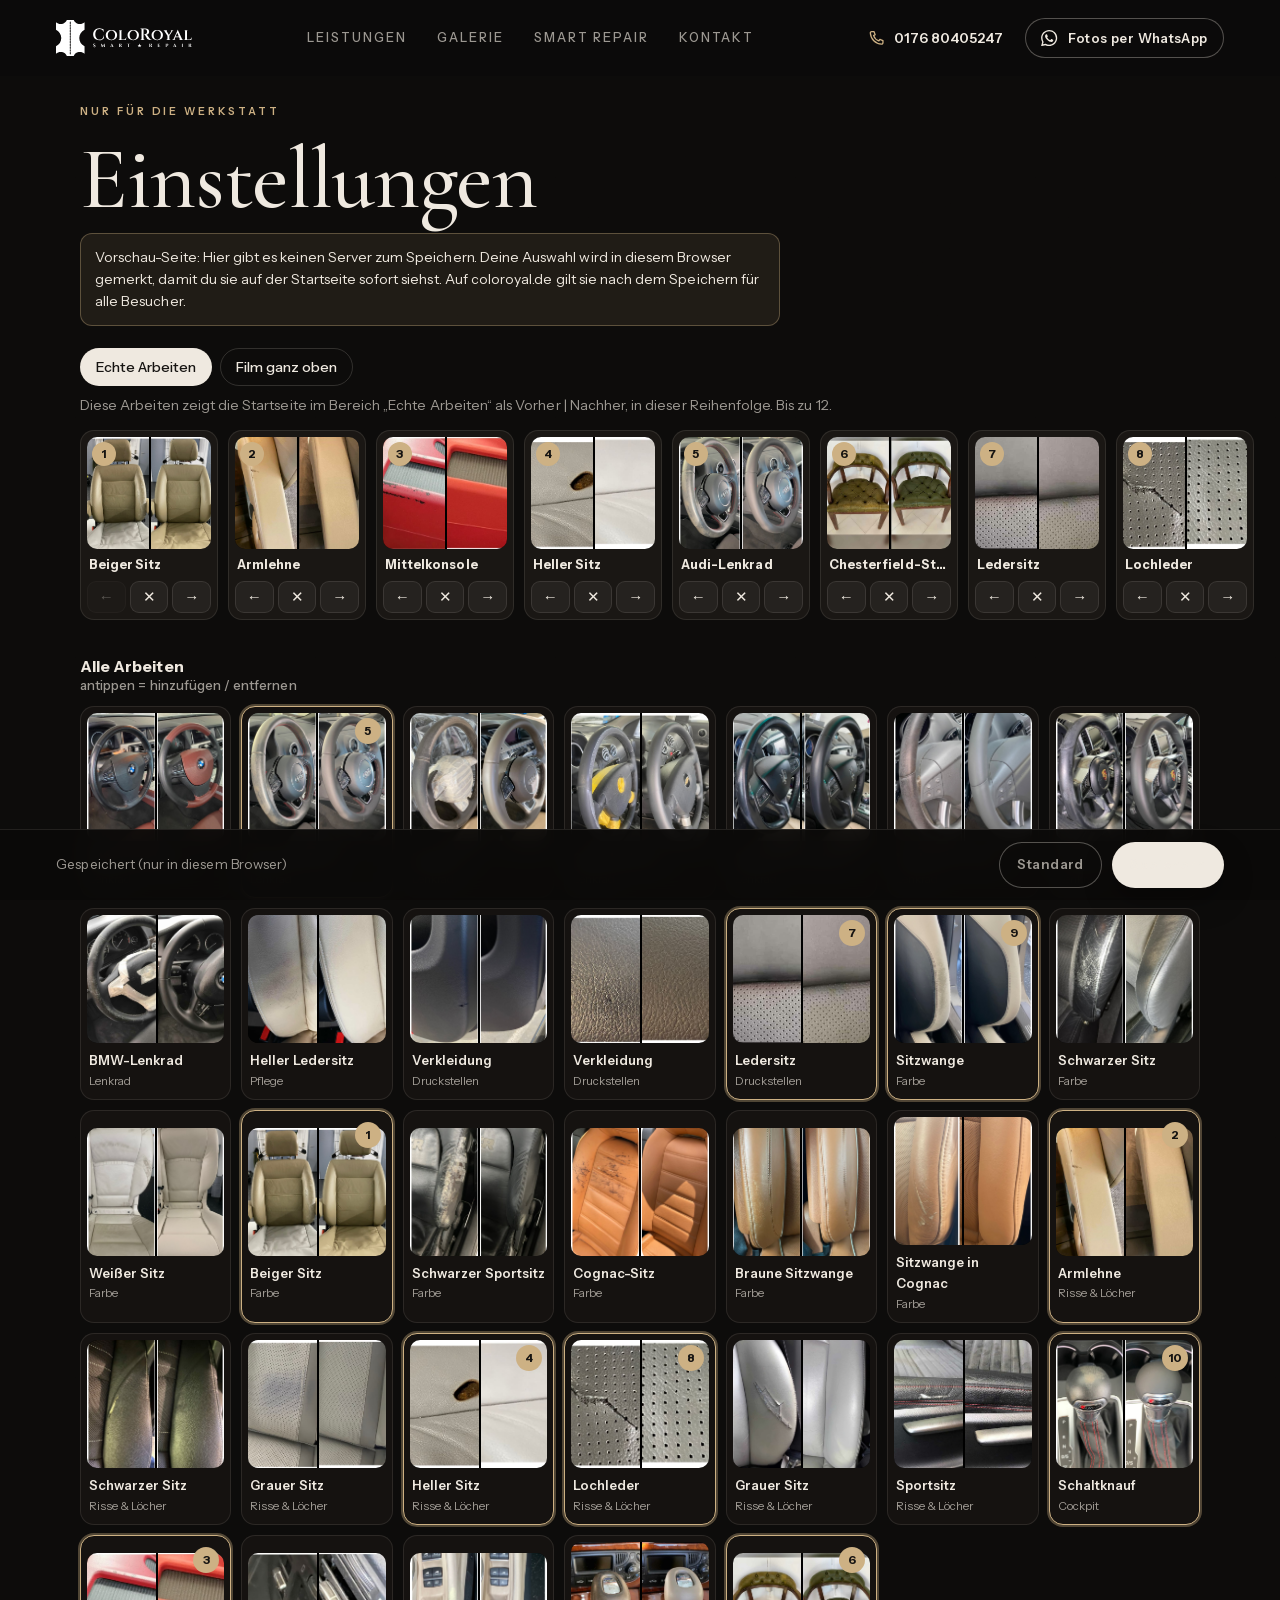
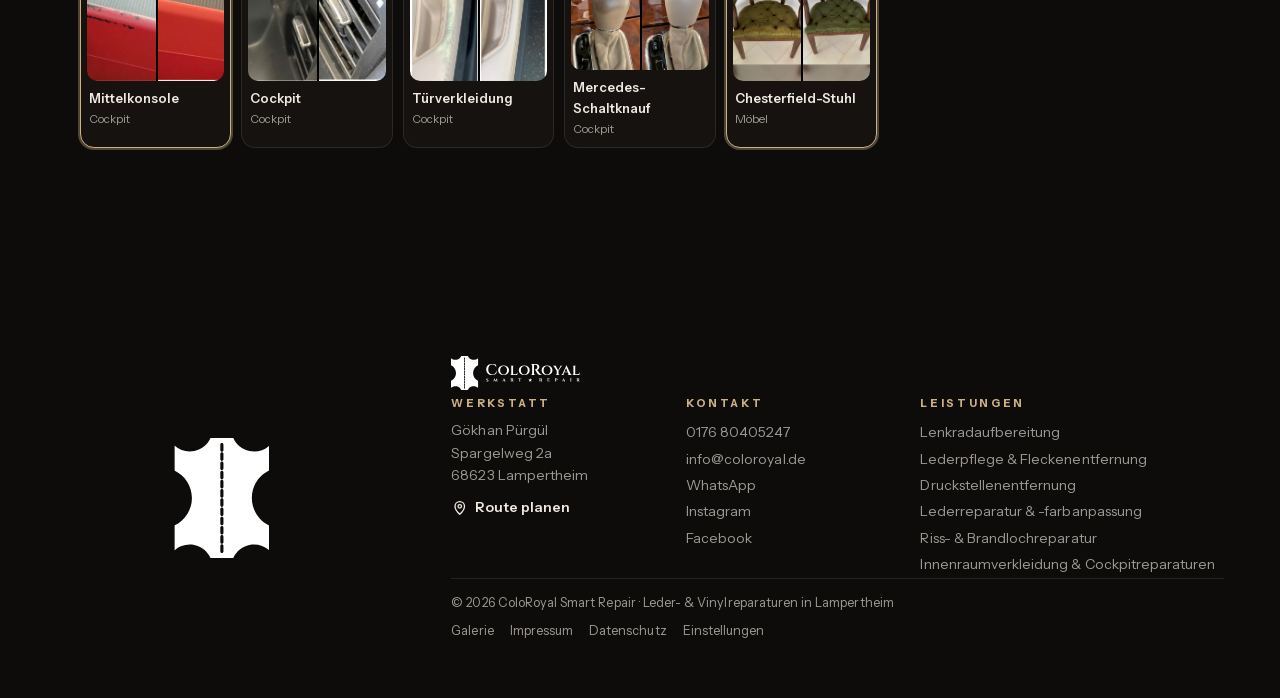
==== commit c1405279: "Vorschau 2026-10-27 17:51" ====
--- a/einstellungen/index.html
+++ b/einstellungen/index.html
@@ -16,8 +16,8 @@
 <meta name="theme-color" content="#0b0a09">
 <link rel="icon" href="../assets/img/logo/favicon.svg" type="image/svg+xml">
 <link rel="apple-touch-icon" href="../assets/img/logo/apple-touch-icon.png">
-<link rel="preload" href="../assets/fonts/Cinzel-normal-latin.woff2" as="font" type="font/woff2" crossorigin>
-<link rel="preload" href="../assets/fonts/AlbertSans-normal-latin.woff2" as="font" type="font/woff2" crossorigin>
+<link rel="preload" href="../assets/fonts/CormorantGaramond-normal-latin.woff2" as="font" type="font/woff2" crossorigin>
+<link rel="preload" href="../assets/fonts/InstrumentSans-normal-latin.woff2" as="font" type="font/woff2" crossorigin>
 <link rel="stylesheet" href="../assets/fonts/fonts.css">
 <link rel="stylesheet" href="../assets/css/site.css">
 <script type="importmap">{"imports": {"three": "../vendor/three/build/three.module.min.js", "three/addons/": "../vendor/three/addons/"}}</script>
@@ -58,7 +58,7 @@
     </form>
     <div class="einst-bereich" id="eBereich" hidden>
       <div class="einst-tabs" role="tablist">
-        <button type="button" class="chip an" data-liste="vorherNachher">„Sehen Sie selbst“</button>
+        <button type="button" class="chip an" data-liste="vorherNachher">Echte Arbeiten</button>
         <button type="button" class="chip" data-liste="film">Film ganz oben</button>
       </div>
       <p class="einst-erkl" id="eErkl"></p>
--- a/assets/css/site.css
+++ b/assets/css/site.css
@@ -264,7 +264,7 @@
 }
 
 /* ---------- Leistungen: 3D-Trommel aus echten Arbeiten ---------- */
-.karussell { height: calc(var(--n) * 88svh + 100svh); }
+.karussell { height: calc(var(--n) * 100svh + 100svh); }
 .k-buehne { position: sticky; top: 0; height: 100svh; overflow: hidden; }
 .k-licht { position: absolute; inset: 0; pointer-events: none;
   background: radial-gradient(34% 46% at 50% 36%, rgba(255,240,220,.08), transparent 70%), radial-gradient(50% 18% at 50% 72%, rgba(205,177,132,.1), transparent 70%), linear-gradient(180deg, #0b0a09, #0f0d0b 70%, #080706); }
@@ -796,7 +796,7 @@
 .chip.an { background: var(--creme); color: var(--tinte); border-color: transparent; }
 
 /* Kopf: dünn, ohne Linie; am Handy WhatsApp + Menü statt Leiste unten */
-.kopf { background: linear-gradient(180deg, rgba(12,11,10,.82), rgba(12,11,10,.35)); border-bottom: 0; }
+.kopf { background: rgba(12,11,10,.9); border-bottom: 0; }
 .kopf-logo img { height: 30px; }
 .kopf-nav a { font: 500 12.5px/1 var(--text); letter-spacing: .16em; }
 .kopf-nav a::after { height: 1px; }
@@ -907,3 +907,142 @@
 @media (min-width: 760px) { .anfrage { align-self: start; } }
 
 @media (min-width: 760px) and (max-height: 820px) { .cta-muster { height: 150px; width: 220px; margin-top: 16px; } .cta-muster i { height: 140px; width: 52px; margin-left: -26px; } .cta-in p { margin: 10px auto 16px; } }
+
+/* =====================================================================
+   28.10.: Vorher | Nachher als ruhiges Paar (kein Schieberegler) + neue Abschnitte
+   ===================================================================== */
+.dp { position: relative; margin: 0; display: grid; grid-template-columns: 1fr 1fr; gap: 3px; border-radius: var(--r); overflow: hidden; background: #000; }
+.dp[data-quer="1"] { grid-template-columns: 1fr; grid-template-rows: 1fr 1fr; }
+.dp-h { position: relative; overflow: hidden; min-height: 0; }
+.dp-h img { width: 100%; height: 100%; object-fit: cover; display: block; }
+.dp-l { position: absolute; left: 10px; top: 10px; height: 24px; padding: 0 10px; border-radius: 999px; display: inline-flex; align-items: center; font: 600 9.5px/1 var(--text); letter-spacing: .2em; text-transform: uppercase; background: rgba(12,11,10,.62); color: var(--creme); backdrop-filter: blur(8px); -webkit-backdrop-filter: blur(8px); }
+.dp-ln { background: rgba(239,233,224,.92); color: var(--tinte); }
+.dp.neu .dp-h { animation: dpRein .6s ease both; }
+.dp.neu .dp-h + .dp-h { animation-delay: .12s; }
+@keyframes dpRein { from { opacity: 0; transform: scale(1.03); } }
+.g-buehne .dp-gross { height: 46svh; }
+.ld-bild .dp-gross { height: 27svh; }
+.arbeit .dp-karte { height: 50svh; }
+@media (min-width: 760px) {
+  .g-buehne .dp-gross { height: min(60svh, 620px); }
+  .ld-bild .dp-gross { height: min(64svh, 640px); }
+  .arbeit .dp-karte { height: 60svh; }
+}
+
+/* Einsatzbereiche */
+.bereiche { gap: 6px; }
+.be-liste { list-style: none; margin: 18px 0 0; padding: 0; border-top: 1px solid var(--linie-d); }
+.be-liste li { display: grid; grid-template-columns: 34px 1fr; column-gap: 12px; padding: 13px 0; border-bottom: 1px solid var(--linie-d); align-items: baseline; }
+.be-nr { grid-row: span 2; font: 600 10.5px/1 var(--text); letter-spacing: .18em; color: var(--royal-tief); }
+.be-liste b { font-size: 31px; font-weight: 500; line-height: 1.05; }
+.be-txt { grid-column: 2; font-size: 13.5px; color: var(--leise-d); margin-top: 3px; }
+.be-bild { display: none; }
+@media (min-width: 760px) {
+  .bereiche { display: grid; grid-template-columns: minmax(0, 1.15fr) minmax(0, .85fr); grid-template-rows: auto auto; column-gap: clamp(32px, 6vw, 110px); align-content: center; }
+  .be-kopf, .be-liste { grid-column: 1; }
+  .be-liste { margin-top: 26px; }
+  .be-liste li { grid-template-columns: 56px minmax(0, 1fr) auto; padding: 16px 0; align-items: center; }
+  .be-nr { grid-row: auto; }
+  .be-liste b { font-size: clamp(32px, 3vw, 46px); }
+  .be-txt { grid-column: 3; margin: 0; text-align: right; font-size: 15px; }
+  .be-bild { display: block; grid-column: 2; grid-row: 1 / span 2; margin: 0; height: min(76svh, 740px); border-radius: var(--r); overflow: hidden; box-shadow: 0 30px 60px rgba(40,30,20,.18); }
+  .be-bild img { width: 100%; height: 100%; object-fit: cover; object-position: 50% 55%; }
+}
+
+/* Echte Arbeiten */
+.arbeiten { gap: 18px; }
+.ab-leiste { gap: 14px; padding-bottom: 4px; }
+.ab-karte { width: 80vw; max-width: 420px; margin: 0; }
+.ab-karte .dp-karte { height: 50svh; }
+.ab-text { display: grid; gap: 3px; margin: 12px 2px 0; }
+.ab-text b { font: 500 23px/1.1 var(--disp); }
+.ab-text span { font-size: 13px; color: var(--leise); }
+.arbeiten > .knopf { align-self: flex-start; }
+@media (min-width: 760px) {
+  .ab-kopf { display: flex; align-items: flex-end; justify-content: space-between; gap: 24px; }
+  .ab-karte { width: min(30vw, 420px); }
+  .ab-karte .dp-karte { height: min(50svh, 520px); }
+  .ab-text b { font-size: 26px; }
+}
+
+/* Ablauf */
+.ablauf { gap: 8px; }
+.al-schritte { list-style: none; padding: 0; margin: 16px 0 22px; display: grid; gap: 0; border-top: 1px solid var(--linie); }
+.al-schritte li { display: grid; grid-template-columns: 44px 1fr; column-gap: 12px; padding: 14px 0; border-bottom: 1px solid var(--linie); }
+.al-nr { grid-row: span 2; font: italic 500 30px/1 var(--disp); color: var(--royal); }
+.al-schritte h3 { font-size: 26px; margin: 0 0 4px; }
+.al-schritte p { margin: 0; font-size: 14px; color: var(--leise); line-height: 1.45; }
+.ablauf .knoepfe .knopf { flex: 1 1 auto; }
+@media (min-width: 760px) {
+  .al-schritte { grid-template-columns: repeat(4, minmax(0, 1fr)); gap: clamp(18px, 2.4vw, 40px); border-top: 0; margin: 40px 0 44px; }
+  .al-schritte li { display: block; border-bottom: 0; border-top: 1px solid rgba(239,233,224,.22); padding: 22px 0 0; }
+  .al-nr { display: block; font-size: 54px; margin-bottom: 18px; }
+  .al-schritte h3 { font-size: 32px; margin-bottom: 10px; }
+  .al-schritte p { font-size: 15.5px; }
+  .ablauf .knoepfe .knopf { flex: none; }
+}
+
+/* Häufige Fragen */
+.fragen { gap: 6px; }
+.fr-liste { margin: 16px 0 0; border-top: 1px solid var(--linie-d); }
+.fr-liste > div { padding: 13px 0; border-bottom: 1px solid var(--linie-d); }
+.fr-liste dt { font: 500 22px/1.15 var(--disp); margin: 0 0 4px; }
+.fr-liste dd { margin: 0; font-size: 14px; line-height: 1.5; color: var(--leise-d); }
+@media (min-width: 760px) {
+  .fragen { display: grid; grid-template-columns: minmax(0, .8fr) minmax(0, 1.2fr); column-gap: clamp(32px, 6vw, 110px); align-content: center; align-items: start; }
+  .fr-liste { margin-top: 0; }
+  .fr-liste > div { display: grid; grid-template-columns: minmax(0, .9fr) minmax(0, 1.1fr); gap: 24px; padding: 20px 0; }
+  .fr-liste dt { font-size: 26px; }
+  .fr-liste dd { font-size: 15.5px; }
+}
+
+/* Niedrige Handy-Bildschirme */
+@media (max-width: 759px) and (max-height: 740px) {
+  .be-liste li { padding: 8px 0; }
+  .be-liste b { font-size: 25px; }
+  .be-txt { font-size: 12.5px; }
+  .ab-karte .dp-karte { height: 40svh; }
+  .al-schritte li { padding: 9px 0; }
+  .al-schritte h3 { font-size: 21px; }
+  .al-schritte p { font-size: 12.5px; }
+  .al-nr { font-size: 24px; }
+  .fr-liste > div { padding: 8px 0; }
+  .fr-liste dt { font-size: 18px; }
+  .fr-liste dd { font-size: 12.5px; }
+  .g-buehne .dp-gross { height: 34svh; }
+  .ld-bild .dp-gross { height: 24svh; }
+  .arbeit .dp-karte { height: 44svh; }
+}
+@media (min-width: 760px) and (max-height: 820px) {
+  .be-liste li { padding: 11px 0; }
+  .be-liste b { font-size: 32px; }
+  .al-schritte { margin: 26px 0 30px; }
+  .al-nr { font-size: 42px; margin-bottom: 10px; }
+  .fr-liste > div { padding: 14px 0; }
+  .fr-liste dt { font-size: 22px; }
+}
+
+/* Häufig gestellte Fragen: Aufklapp-Liste */
+[hidden] { display: none !important; }
+.fr-liste { border-top: 1px solid var(--linie-d); }
+.fr { border-bottom: 1px solid var(--linie-d); }
+.fr summary { list-style: none; cursor: pointer; display: flex; align-items: center; justify-content: space-between; gap: 16px; padding: 16px 0; font: 500 22px/1.2 var(--disp); color: var(--tinte); }
+.fr summary::-webkit-details-marker { display: none; }
+.fr summary i { position: relative; flex: none; width: 30px; height: 30px; border-radius: 50%; box-shadow: inset 0 0 0 1px rgba(22,20,18,.2); transition: background .25s, box-shadow .25s; }
+.fr summary i::before, .fr summary i::after { content: ''; position: absolute; left: 50%; top: 50%; width: 11px; height: 1.5px; background: var(--tinte); transform: translate(-50%, -50%); transition: transform .3s ease, background .25s; }
+.fr summary i::after { transform: translate(-50%, -50%) rotate(90deg); }
+.fr[open] summary i { background: var(--tinte); box-shadow: none; }
+.fr[open] summary i::before, .fr[open] summary i::after { background: var(--creme); }
+.fr[open] summary i::after { transform: translate(-50%, -50%) rotate(0deg); }
+.fr summary:hover span { color: var(--royal-tief); }
+.fr p { margin: -4px 0 18px; max-width: 62ch; font-size: 14.5px; line-height: 1.55; color: var(--leise-d); }
+.fr[open] p { animation: frAuf .35s ease; }
+@keyframes frAuf { from { opacity: 0; transform: translateY(-6px); } }
+@media (min-width: 760px) {
+  .fr summary { font-size: 28px; padding: 22px 0; }
+  .fr p { font-size: 16px; margin-bottom: 24px; }
+}
+@media (max-width: 759px) and (max-height: 740px) {
+  .fr summary { font-size: 19px; padding: 11px 0; }
+  .fr p { font-size: 13px; margin-bottom: 12px; }
+}
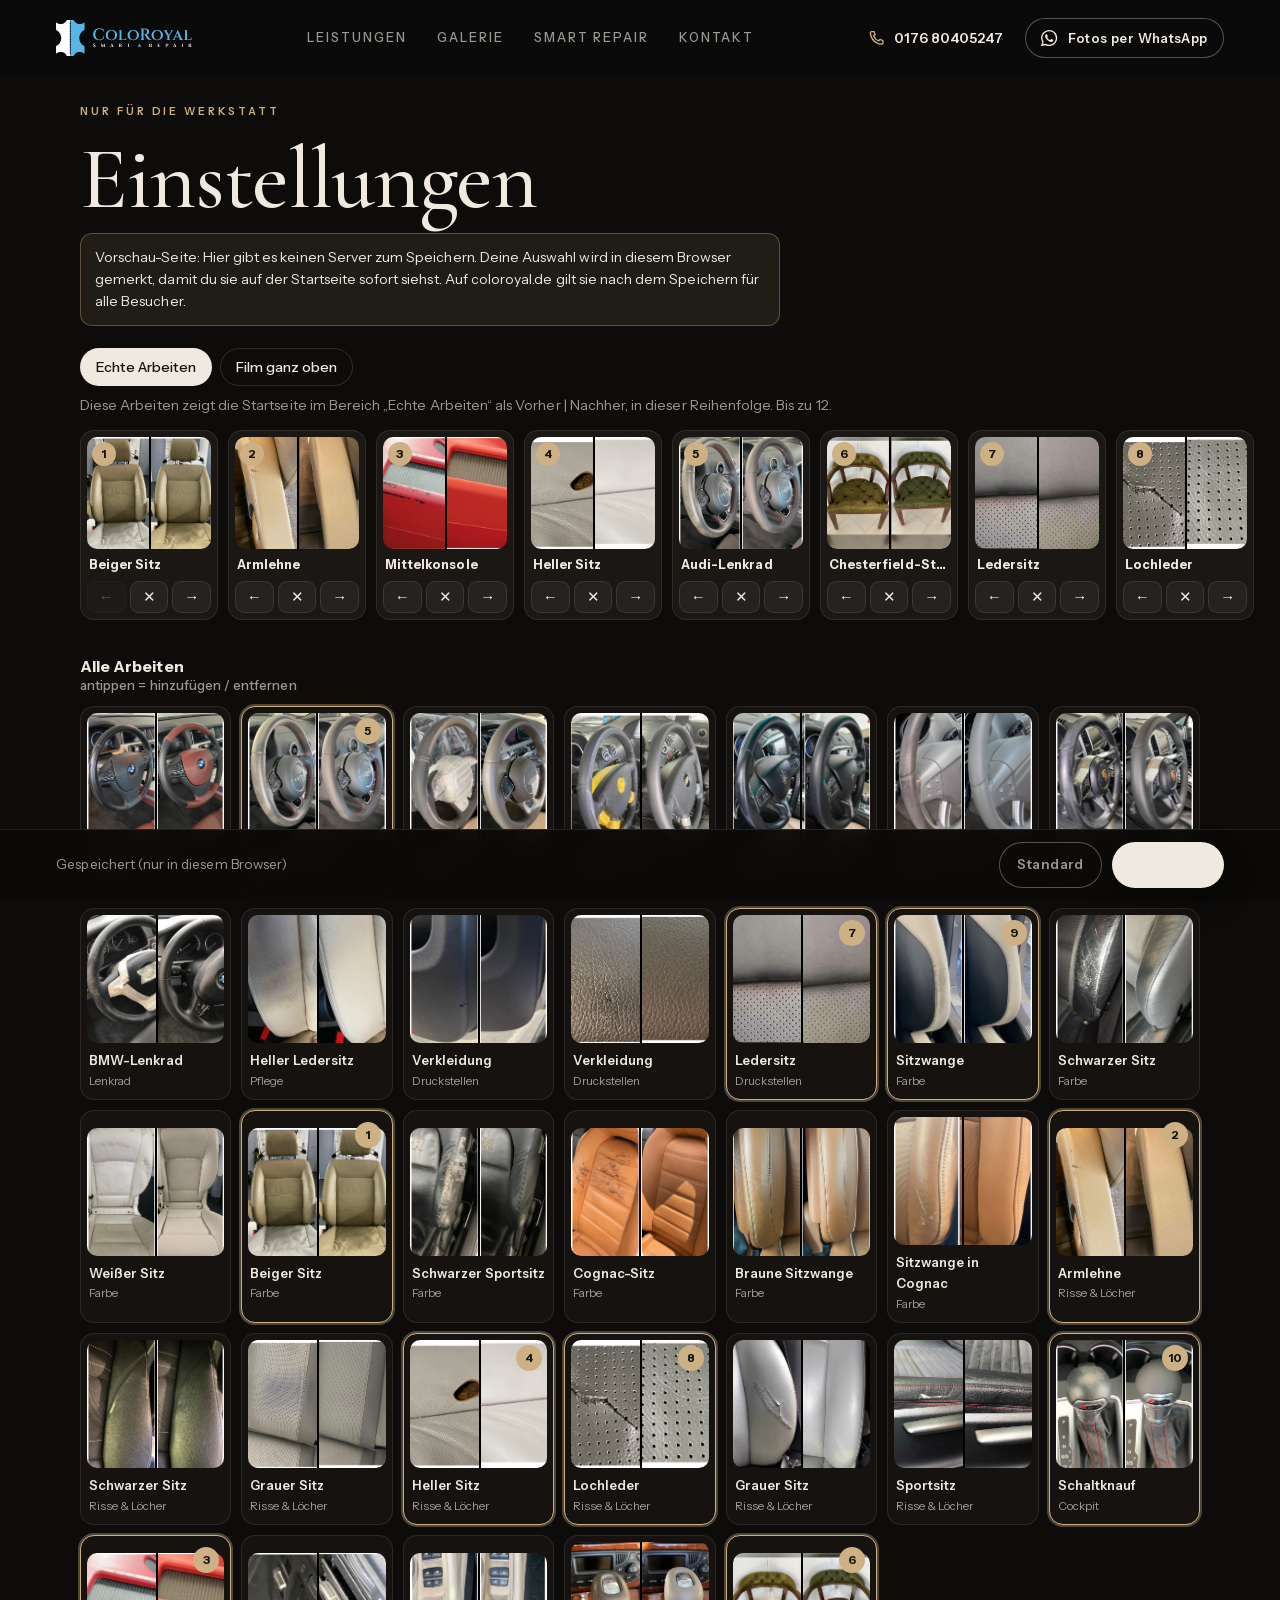
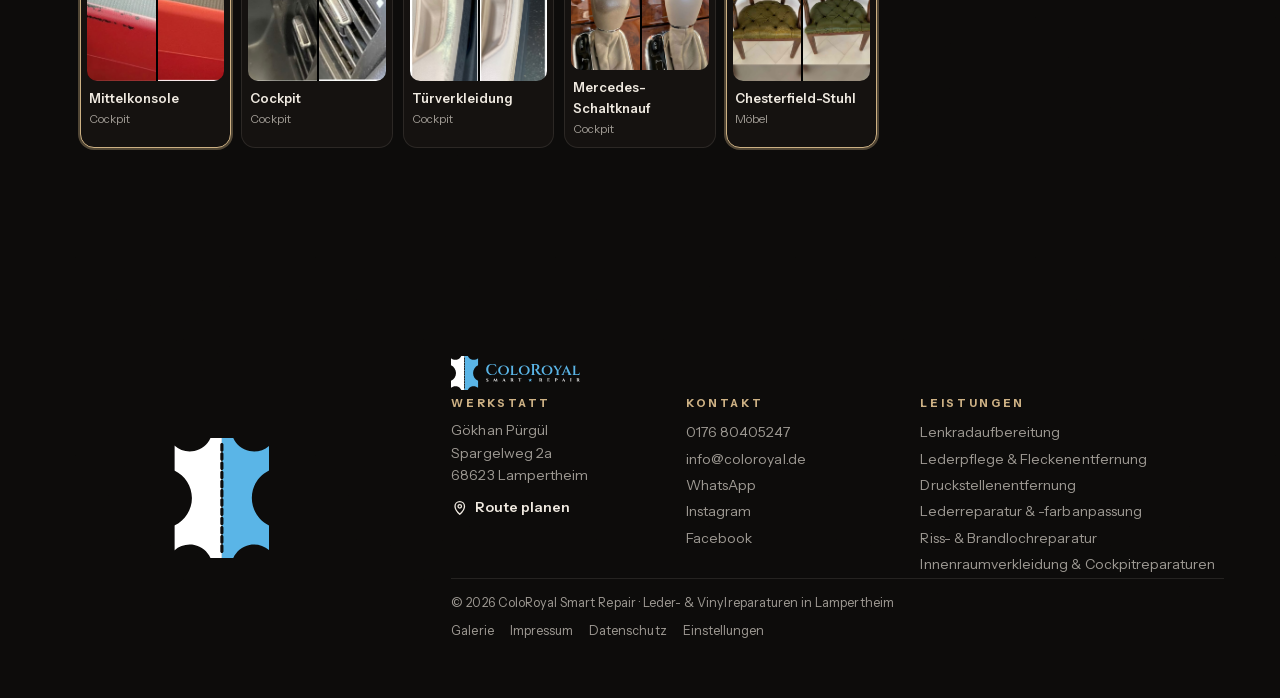
==== commit 33167c80: "Vorschau 2026-10-27 17:52" ====
--- a/einstellungen/index.html
+++ b/einstellungen/index.html
@@ -26,7 +26,7 @@
 <body class="s-einst" data-base="../">
 <a class="sprung" href="#inhalt">Zum Inhalt</a>
 <header class="kopf" id="kopf">
-  <a class="kopf-logo" href="../index.html" aria-label="ColoRoyal Smart Repair – zur Startseite"><img src="../assets/img/logo/logo-quer-weiss.svg" alt="ColoRoyal Smart Repair" width="183" height="48"></a>
+  <a class="kopf-logo" href="../index.html" aria-label="ColoRoyal Smart Repair – zur Startseite"><img src="../assets/img/logo/logo-quer-dunkel.svg" alt="ColoRoyal Smart Repair" width="183" height="48"></a>
   <nav class="kopf-nav" aria-label="Hauptmenü"><a href="../leistungen.html">Leistungen</a><a href="../galerie.html">Galerie</a><a href="../index.html#smart-repair">Smart Repair</a><a href="../kontakt.html">Kontakt</a></nav>
   <a class="kopf-tel" href="tel:+4917680405247"><svg class="ico" viewBox="0 0 24 24" aria-hidden="true" fill="none" stroke="currentColor" stroke-width="1.8" stroke-linecap="round" stroke-linejoin="round"><path d="M5 3.5h3.2l1.6 4.2-2.1 1.4a11.5 11.5 0 0 0 7.2 7.2l1.4-2.1 4.2 1.6V19a1.8 1.8 0 0 1-1.9 1.8C10.2 20.3 3.7 13.8 3.2 5.4A1.8 1.8 0 0 1 5 3.5z"/></svg><span>0176 80405247</span></a>
   <a class="knopf knopf-leder knopf-s js-wa" href="https://wa.me/4917680405247?text=Hallo%20ColoRoyal%2C%20ich%20h%C3%A4tte%20gerne%20eine%20Einsch%C3%A4tzung%20zu%20einem%20Lederschaden.%20Fotos%20schicke%20ich%20mit." target="_blank" rel="noopener"><svg class="ico" viewBox="0 0 24 24" aria-hidden="true"><path fill="currentColor" d="M17.47 14.38c-.3-.15-1.76-.87-2.03-.97-.27-.1-.47-.15-.67.15-.2.3-.77.97-.94 1.16-.17.2-.35.22-.64.08-.3-.15-1.26-.46-2.39-1.48-.88-.79-1.48-1.76-1.65-2.06-.17-.3-.02-.46.13-.6.13-.14.3-.35.45-.52.15-.17.2-.3.3-.5.1-.2.05-.37-.03-.52-.07-.15-.67-1.61-.92-2.2-.24-.58-.49-.5-.67-.51h-.57c-.2 0-.52.07-.8.37-.27.3-1.04 1.02-1.04 2.48s1.07 2.88 1.21 3.07c.15.2 2.1 3.2 5.08 4.49.71.31 1.26.49 1.7.63.71.22 1.36.19 1.87.12.57-.09 1.76-.72 2-1.41.25-.7.25-1.29.18-1.41-.08-.13-.27-.2-.57-.35m-5.42 7.4h-.01a9.87 9.87 0 0 1-5.03-1.38l-.36-.21-3.74.98 1-3.65-.24-.37a9.86 9.86 0 0 1-1.51-5.26c0-5.45 4.44-9.88 9.89-9.88 2.64 0 5.12 1.03 6.99 2.9a9.83 9.83 0 0 1 2.89 6.99c0 5.45-4.44 9.88-9.88 9.88m8.41-18.3A11.82 11.82 0 0 0 12.05 0C5.5 0 .16 5.34.16 11.89c0 2.1.55 4.14 1.59 5.95L.06 24l6.3-1.65a11.88 11.88 0 0 0 5.68 1.45h.01c6.55 0 11.89-5.34 11.89-11.89 0-3.18-1.24-6.17-3.48-8.41z"/></svg><span>Fotos per WhatsApp</span></a>
@@ -75,9 +75,9 @@
 </section>
 </main>
 <footer class="fuss dunkel korn" id="fuss">
-  <div class="fuss-patch" aria-hidden="true"><canvas id="patch3d"></canvas><img class="patch-ersatz" src="../assets/img/logo/zeichen-weiss.svg" alt=""></div>
+  <div class="fuss-patch" aria-hidden="true"><canvas id="patch3d"></canvas><img class="patch-ersatz" src="../assets/img/logo/zeichen-dunkel.svg" alt=""></div>
   <div class="fuss-inhalt">
-    <img class="fuss-logo" src="../assets/img/logo/logo-quer-weiss.svg" alt="ColoRoyal Smart Repair" width="230" height="61" loading="lazy">
+    <img class="fuss-logo" src="../assets/img/logo/logo-quer-dunkel.svg" alt="ColoRoyal Smart Repair" width="230" height="61" loading="lazy">
     <div class="fuss-spalten">
       <div><h3>Werkstatt</h3><p>Gökhan Pürgül<br>Spargelweg 2a<br>68623 Lampertheim</p><a class="fuss-route" href="https://www.google.com/maps/dir/?api=1&destination=Spargelweg+2a%2C+68623+Lampertheim" target="_blank" rel="noopener"><svg class="ico" viewBox="0 0 24 24" aria-hidden="true" fill="none" stroke="currentColor" stroke-width="1.8" stroke-linecap="round" stroke-linejoin="round"><path d="M12 21s-6.5-5.6-6.5-11a6.5 6.5 0 0 1 13 0c0 5.4-6.5 11-6.5 11z"/><circle cx="12" cy="10" r="2.4"/></svg> Route planen</a></div>
       <div><h3>Kontakt</h3><a href="tel:+4917680405247">0176 80405247</a><a href="mailto:info@coloroyal.de">info@coloroyal.de</a><a class="js-wa" href="https://wa.me/4917680405247?text=Hallo%20ColoRoyal%2C%20ich%20h%C3%A4tte%20gerne%20eine%20Einsch%C3%A4tzung%20zu%20einem%20Lederschaden.%20Fotos%20schicke%20ich%20mit." target="_blank" rel="noopener">WhatsApp</a><a href="https://instagram.com/coloroyal.de" target="_blank" rel="noopener">Instagram</a><a href="https://www.facebook.com/coloroyal/" target="_blank" rel="noopener">Facebook</a></div>
